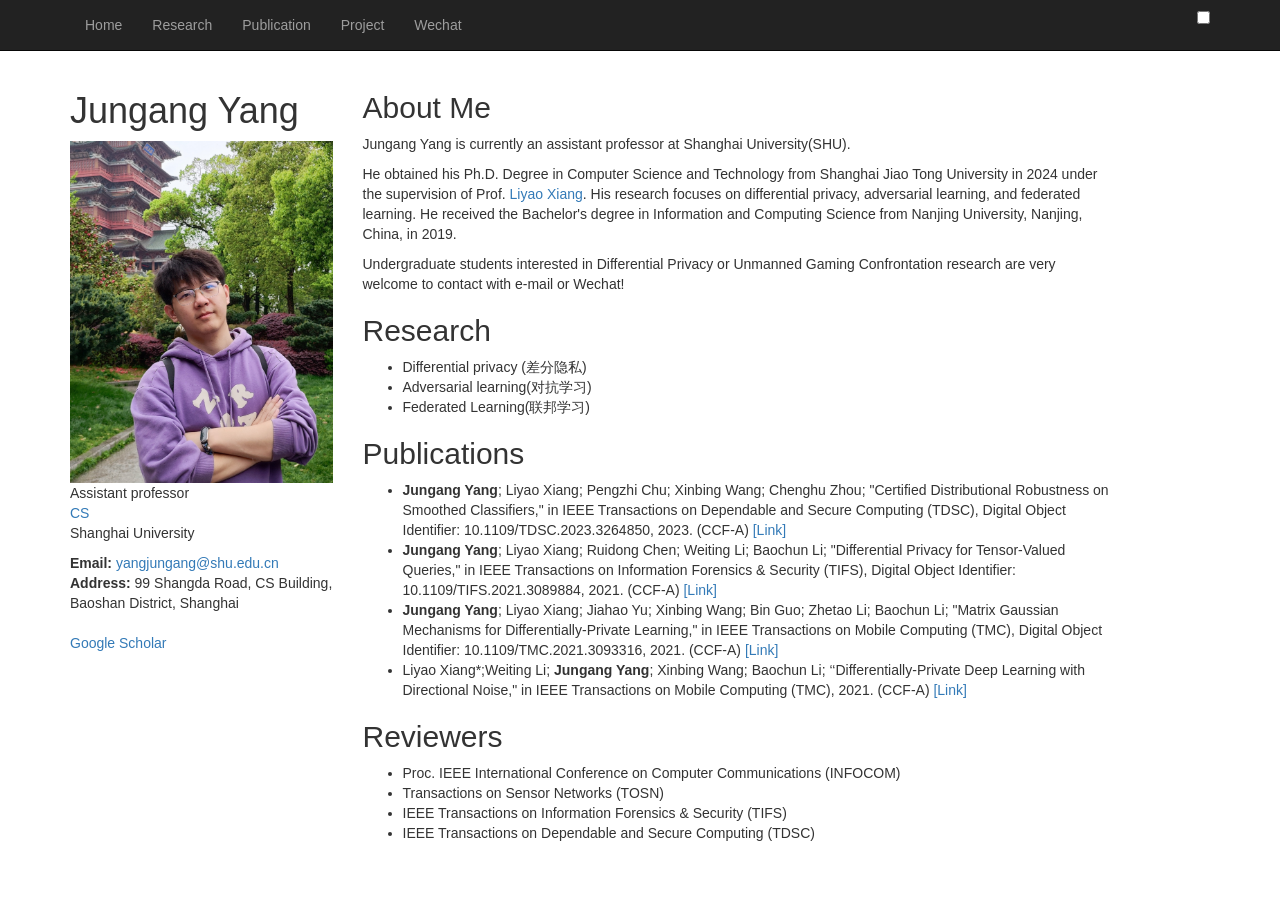
==== index.html @ c5ad97bf "opt open speed" ====
<!DOCTYPE html>
<html lang="en">
<head>
    <title>Jungang Yang's Homepage</title>
    <meta charset="utf-8">
    <meta name="viewport" content="width=device-width, initial-scale=1">
    
    <!-- 预连接关键外部资源 -->
    <link rel="preconnect" href="https://maxcdn.bootstrapcdn.com">
    <link rel="preconnect" href="https://scholar.google.com">
    
    <!-- 关键CSS内联 -->
    <style>
        :root { --primary-color: #1B6FC2; --font-color: #000000; --bg-color: #f0ecf0; --heading-color: #292922; }
        [data-theme="dark"] { --primary-color: #5ef2f2; --font-color: #e7e7e8; --bg-color: #352c2c; --heading-color: #818cab; }
        body { background-color: var(--bg-color); color: var(--font-color); }
        a { color: var(--primary-color); }
        .theme-switch { position: absolute; right: 70px; top: 7px; }
        
        /* 合并后的关键normalize规则 */
        html{line-height:1.15;-webkit-text-size-adjust:100%}
        body{margin:0}
        img{border-style:none}
        @media screen and (max-width:768px){
            .container{padding:15px}
            .navbar-nav{float:none!important}
        }
    </style>

    <!-- 异步加载非关键CSS -->
    <link rel="preload" href="https://maxcdn.bootstrapcdn.com/bootstrap/3.3.6/css/bootstrap.min.css" as="style" onload="this.onload=null;this.rel='stylesheet'">
    <noscript><link rel="stylesheet" href="https://maxcdn.bootstrapcdn.com/bootstrap/3.3.6/css/bootstrap.min.css"></noscript>
</head>

<body>
    <!-- 导航栏优化 -->
    <nav class="navbar navbar-inverse navbar-static-top">
        <div class="container">
            <div class="navbar-header">
                <button type="button" class="navbar-toggle collapsed" 
                        data-toggle="collapse" 
                        data-target="#navbar-menu"
                        aria-label="Toggle navigation">
                    <span class="icon-bar"></span>
                    <span class="icon-bar"></span>
                    <span class="icon-bar"></span>
                </button>
            </div>
            <div class="collapse navbar-collapse" id="navbar-menu">
                <ul class="nav navbar-nav">
                    <li><a href="index.html">Home</a></li>
                    <li><a href="#research">Research</a></li>
                    <li><a href="#publication">Publication</a></li>
                    <li><a href="#projects">Project</a></li>
                    <li><a href="./img/Wechat_QR_code.jpg" target="_blank" rel="noopener noreferrer">Wechat</a></li>
                    <!-- <li><a href="./files/cv.pdf" target="_blank" rel="noopener noreferrer">CV</a></li> -->
                </ul>
                <div class="theme-switch-wrapper">
                    <label class="theme-switch" for="checkbox">
                        <input type="checkbox" id="checkbox">
                        <div class="slider round"></div>
                    </label>
                </div>
            </div>
        </div>
    </nav>

    <!-- 内容区域优化 -->
    <div class="container">
        <div class="row">
            <div class="col-md-3">
                <h1>Jungang Yang</h1>
                <img class="img-responsive" 
                     src="img/fig.jpg" 
                     alt="Profile Photo"
                     loading="lazy"
                     decoding="async"
                     style="background: #f0f0f0">
                <p>Assistant professor<br>
                    <a href="https://cs.shu.edu.cn/" rel="noopener noreferrer">CS</a><br>
                    Shanghai University
                </p>
                <address>
                    <b>Email:</b> <a href="mailto:yangjungang@shu.edu.cn">yangjungang@shu.edu.cn</a><br>
                    <b>Address:</b> 99 Shangda Road, CS Building, Baoshan District, Shanghai
                </address>
                <div class="social-links">
                    <a href="https://scholar.google.com/citations?user=5oiGMvIAAAAJ&hl=en" 
                       target="_blank" 
                       rel="noopener noreferrer">Google Scholar</a>
                </div>
            </div>

            <!-- 主内容区域 -->
            <div class="col-md-8">
                <section id="about">
                    <h2>About Me</h2>
                    <p>
                    Jungang Yang is currently an assistant professor at Shanghai University(SHU).
                    </p>
                    <p>
                    He obtained his Ph.D. Degree in Computer Science and Technology from Shanghai Jiao Tong University in 2024 under the supervision of Prof. <a href="https://xiangliyao.cn">Liyao Xiang</a>. His research focuses on differential privacy, adversarial learning, and federated learning.
                    He received the Bachelor's degree in Information and Computing Science from Nanjing University, Nanjing,  China, in 2019.
                    </p>
                    <p>
                        Undergraduate students interested in Differential Privacy or Unmanned Gaming Confrontation research are very welcome to contact with e-mail or Wechat!
                    </p>
                </section>

                <section id="research">
                    <h2>Research</h2>
                    <ul>
                        <li>Differential privacy (差分隐私)</li>
                        <li>Adversarial learning(对抗学习)</li>
                        <li>Federated Learning(联邦学习)</li>
                    </ul>
                </section>

                <section id="publication">
                    <h2>Publications</h2>
                    <ul class="publication-list">
                        <li><strong>Jungang Yang</strong>; Liyao Xiang; Pengzhi Chu; Xinbing Wang; Chenghu Zhou; "Certified Distributional Robustness on Smoothed Classifiers," in IEEE Transactions on Dependable and Secure Computing (TDSC), Digital Object Identifier: 10.1109/TDSC.2023.3264850, 2023. (CCF-A)
                        <a href="https://ieeexplore.ieee.org/document/10093123" target="_blank" rel="noopener noreferrer">[Link]</a>

                        
                        <li><strong>Jungang Yang</strong>; Liyao Xiang; Ruidong Chen; Weiting Li; Baochun Li; "Differential Privacy for Tensor-Valued Queries," in IEEE Transactions on Information Forensics & Security (TIFS), Digital Object Identifier: 10.1109/TIFS.2021.3089884, 2021. (CCF-A)
                        <a href="https://ieeexplore.ieee.org/document/9456908" target="_blank" rel="noopener noreferrer">[Link]</a> 

                        
                        <li><strong>Jungang Yang</strong>;  Liyao Xiang; Jiahao Yu; Xinbing Wang; Bin Guo; Zhetao Li; Baochun Li; "Matrix Gaussian Mechanisms for Differentially-Private Learning," in IEEE Transactions on Mobile Computing (TMC), Digital Object Identifier: 10.1109/TMC.2021.3093316, 2021. (CCF-A)
                        <a href="https://ieeexplore.ieee.org/document/9475590" target="_blank" rel="noopener noreferrer">[Link]</a> 

                        
                        <li>Liyao Xiang*;Weiting Li; <strong>Jungang Yang</strong>; Xinbing Wang; Baochun Li; ‘‘Differentially-Private Deep Learning with Directional Noise," in IEEE Transactions on Mobile Computing (TMC), 2021. (CCF-A)
                        <a href="https://ieeexplore.ieee.org/document/9456908" target="_blank" rel="noopener noreferrer">[Link]</a> 
                        <!-- <li><strong>Jungang Yang</strong>; Liyao Xiang; et al. "Certified Distributional Robustness..." 
                            <a href="https://ieeexplore.ieee.org/document/10093123" target="_blank" rel="noopener noreferrer">[Link]</a>
                        </li> -->
                        <!-- 其他出版物 -->
                    </ul>
                </section>
                <section id="Academic Activities">
                <h2>Reviewers</h2>
                    <ul>
                    <li> Proc. IEEE International Conference on Computer Communications (INFOCOM)</li>
                    <li> Transactions on Sensor Networks (TOSN)</li>
                    <li> IEEE Transactions on Information Forensics & Security (TIFS)</li>
                    <li> IEEE Transactions on Dependable and Secure Computing (TDSC)</li>
                    </ul>
            </div>
        </div>
    </div>

    <!-- 优化后的JS -->
    <script>
        (function(){
            const theme = localStorage.getItem('theme') || 'light';
            document.documentElement.setAttribute('data-theme', theme);
            document.getElementById('checkbox').checked = theme === 'dark';
            
            document.getElementById('checkbox').addEventListener('change', e => {
                const mode = e.target.checked ? 'dark' : 'light';
                document.documentElement.setAttribute('data-theme', mode);
                localStorage.setItem('theme', mode);
            });
        })();
    </script>
</body>
</html>
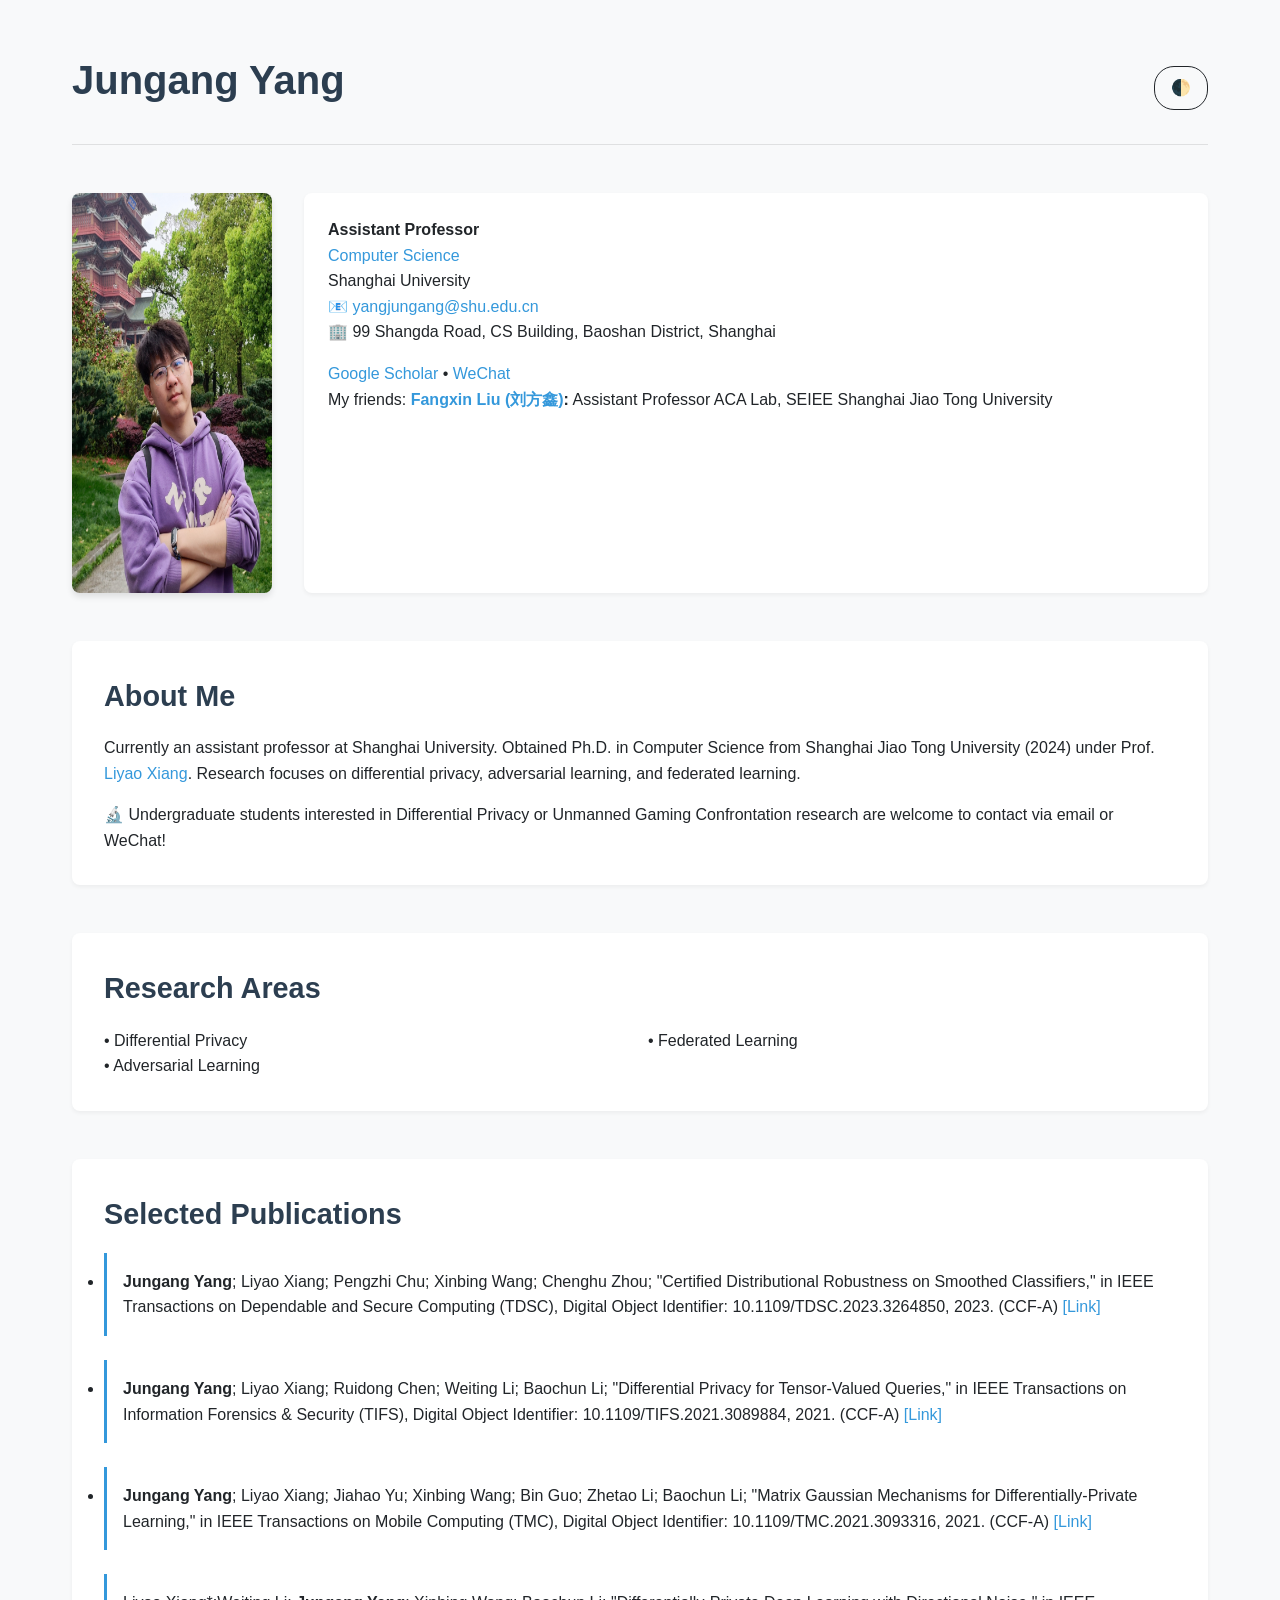
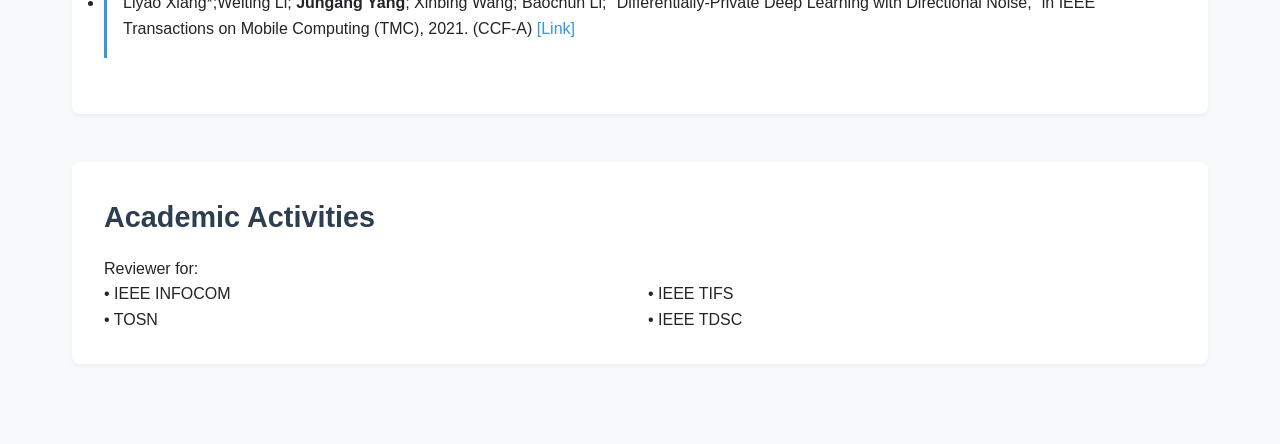
==== commit 4d03780c: "revise style" ====
--- a/index.html
+++ b/index.html
@@ -1,169 +1,214 @@
 <!DOCTYPE html>
 <html lang="en">
 <head>
-    <title>Jungang Yang's Homepage</title>
-    <meta charset="utf-8">
-    <meta name="viewport" content="width=device-width, initial-scale=1">
-    
-    <!-- 预连接关键外部资源 -->
-    <link rel="preconnect" href="https://maxcdn.bootstrapcdn.com">
-    <link rel="preconnect" href="https://scholar.google.com">
-    
-    <!-- 关键CSS内联 -->
+    <meta charset="UTF-8">
+    <meta name="viewport" content="width=device-width, initial-scale=1.0">
+    <title>Jungang Yang(杨军港) | Shanghai University</title>
     <style>
-        :root { --primary-color: #1B6FC2; --font-color: #000000; --bg-color: #f0ecf0; --heading-color: #292922; }
-        [data-theme="dark"] { --primary-color: #5ef2f2; --font-color: #e7e7e8; --bg-color: #352c2c; --heading-color: #818cab; }
-        body { background-color: var(--bg-color); color: var(--font-color); }
-        a { color: var(--primary-color); }
-        .theme-switch { position: absolute; right: 70px; top: 7px; }
-        
-        /* 合并后的关键normalize规则 */
-        html{line-height:1.15;-webkit-text-size-adjust:100%}
-        body{margin:0}
-        img{border-style:none}
-        @media screen and (max-width:768px){
-            .container{padding:15px}
-            .navbar-nav{float:none!important}
+        :root {
+            --primary: #2C3E50;
+            --secondary: #3498DB;
+            --light: #F8F9FA;
+            --dark: #212529;
+            --gap: 2rem;
+        }
+
+        * {
+            margin: 0;
+            padding: 0;
+            box-sizing: border-box;
+            font-family: -apple-system, BlinkMacSystemFont, 'Segoe UI', Roboto, sans-serif;
+        }
+
+        body {
+            line-height: 1.6;
+            color: var(--dark);
+            background: var(--light);
+            transition: all 0.3s ease;
+        }
+
+        .container {
+            max-width: 1200px;
+            margin: 0 auto;
+            padding: 2rem;
+        }
+
+        /* 头部样式 */
+        .header {
+            display: flex;
+            justify-content: space-between;
+            align-items: center;
+            margin-bottom: 3rem;
+            padding: 1rem 0;
+            border-bottom: 1px solid rgba(0,0,0,0.1);
+        }
+
+        .profile {
+            display: grid;
+            grid-template-columns: 200px 1fr;
+            gap: var(--gap);
+            margin-bottom: 3rem;
+        }
+
+        .profile-img {
+            width: 100%;
+            border-radius: 8px;
+            box-shadow: 0 4px 6px rgba(0,0,0,0.1);
+        }
+
+        .contact {
+            background: white;
+            padding: 1.5rem;
+            border-radius: 8px;
+            box-shadow: 0 2px 4px rgba(0,0,0,0.05);
+        }
+
+        section {
+            margin-bottom: 3rem;
+            background: white;
+            padding: 2rem;
+            border-radius: 8px;
+            box-shadow: 0 2px 4px rgba(0,0,0,0.05);
+        }
+
+        h1, h2 {
+            color: var(--primary);
+            margin-bottom: 1rem;
+        }
+
+        h1 { font-size: 2.5rem; }
+        h2 { font-size: 1.8rem; }
+
+        a {
+            color: var(--secondary);
+            text-decoration: none;
+            transition: color 0.3s;
+        }
+
+        a:hover { color: var(--primary); }
+
+        .publication-list li {
+            margin-bottom: 1.5rem;
+            padding: 1rem;
+            border-left: 3px solid var(--secondary);
+        }
+
+        .theme-switch {
+            cursor: pointer;
+            padding: 0.5rem 1rem;
+            border-radius: 20px;
+            background: var(--light);
+            border: 1px solid var(--dark);
+        }
+
+        /* 暗色模式 */
+        [data-theme="dark"] {
+            --primary: #E0E0E0;
+            --secondary: #4FC3F7;
+            --light: #121212;
+            --dark: #FFFFFF;
+        }
+
+        @media (max-width: 768px) {
+            .profile {
+                grid-template-columns: 1fr;
+            }
+            
+            .container {
+                padding: 1rem;
+            }
         }
     </style>
-
-    <!-- 异步加载非关键CSS -->
-    <link rel="preload" href="https://maxcdn.bootstrapcdn.com/bootstrap/3.3.6/css/bootstrap.min.css" as="style" onload="this.onload=null;this.rel='stylesheet'">
-    <noscript><link rel="stylesheet" href="https://maxcdn.bootstrapcdn.com/bootstrap/3.3.6/css/bootstrap.min.css"></noscript>
 </head>
-
 <body>
-    <!-- 导航栏优化 -->
-    <nav class="navbar navbar-inverse navbar-static-top">
-        <div class="container">
-            <div class="navbar-header">
-                <button type="button" class="navbar-toggle collapsed" 
-                        data-toggle="collapse" 
-                        data-target="#navbar-menu"
-                        aria-label="Toggle navigation">
-                    <span class="icon-bar"></span>
-                    <span class="icon-bar"></span>
-                    <span class="icon-bar"></span>
-                </button>
-            </div>
-            <div class="collapse navbar-collapse" id="navbar-menu">
-                <ul class="nav navbar-nav">
-                    <li><a href="index.html">Home</a></li>
-                    <li><a href="#research">Research</a></li>
-                    <li><a href="#publication">Publication</a></li>
-                    <li><a href="#projects">Project</a></li>
-                    <li><a href="./img/Wechat_QR_code.jpg" target="_blank" rel="noopener noreferrer">Wechat</a></li>
-                    <!-- <li><a href="./files/cv.pdf" target="_blank" rel="noopener noreferrer">CV</a></li> -->
-                </ul>
-                <div class="theme-switch-wrapper">
-                    <label class="theme-switch" for="checkbox">
-                        <input type="checkbox" id="checkbox">
-                        <div class="slider round"></div>
-                    </label>
+    <div class="container">
+        <header class="header">
+            <h1>Jungang Yang</h1>
+            <div class="theme-switch" onclick="toggleTheme()">🌓</div>
+        </header>
+
+        <div class="profile">
+            <img src="img/fig.jpg" height="400" width="400" alt="Profile Photo" class="profile-img">
+            <div class="contact">
+                <p><strong>Assistant Professor</strong><br>
+                <a href="https://cs.shu.edu.cn/ ">Computer Science</a><br>
+                Shanghai University</p>
+                
+                <p>📧 <a href="mailto:yangjungang@shu.edu.cn">yangjungang@shu.edu.cn</a></p>
+                <p>🏢 99 Shangda Road, CS Building, Baoshan District, Shanghai</p>
+                
+                <div class="social-links" style="margin-top:1rem;">
+                    <a href="https://scholar.google.com/citations?user=5oiGMvIAAAAJ&hl=en " target="_blank">Google Scholar</a> •
+                    <a href="./img/Wechat_QR_code.jpg" target="_blank">WeChat</a>
                 </div>
+                <p>My friends:
+                    <b><a href="https://mxhx7199.github.io">Fangxin Liu (刘方鑫)</a>:</b> Assistant Professor
+                    ACA Lab, SEIEE
+                    Shanghai Jiao Tong University<br>
+                </p>
             </div>
         </div>
-    </nav>
-
-    <!-- 内容区域优化 -->
-    <div class="container">
-        <div class="row">
-            <div class="col-md-3">
-                <h1>Jungang Yang</h1>
-                <img class="img-responsive" 
-                     src="img/fig.jpg" 
-                     alt="Profile Photo"
-                     loading="lazy"
-                     decoding="async"
-                     style="background: #f0f0f0">
-                <p>Assistant professor<br>
-                    <a href="https://cs.shu.edu.cn/" rel="noopener noreferrer">CS</a><br>
-                    Shanghai University
-                </p>
-                <address>
-                    <b>Email:</b> <a href="mailto:yangjungang@shu.edu.cn">yangjungang@shu.edu.cn</a><br>
-                    <b>Address:</b> 99 Shangda Road, CS Building, Baoshan District, Shanghai
-                </address>
-                <div class="social-links">
-                    <a href="https://scholar.google.com/citations?user=5oiGMvIAAAAJ&hl=en" 
-                       target="_blank" 
-                       rel="noopener noreferrer">Google Scholar</a>
-                </div>
-            </div>
-
-            <!-- 主内容区域 -->
-            <div class="col-md-8">
-                <section id="about">
-                    <h2>About Me</h2>
-                    <p>
-                    Jungang Yang is currently an assistant professor at Shanghai University(SHU).
-                    </p>
-                    <p>
-                    He obtained his Ph.D. Degree in Computer Science and Technology from Shanghai Jiao Tong University in 2024 under the supervision of Prof. <a href="https://xiangliyao.cn">Liyao Xiang</a>. His research focuses on differential privacy, adversarial learning, and federated learning.
-                    He received the Bachelor's degree in Information and Computing Science from Nanjing University, Nanjing,  China, in 2019.
-                    </p>
-                    <p>
-                        Undergraduate students interested in Differential Privacy or Unmanned Gaming Confrontation research are very welcome to contact with e-mail or Wechat!
-                    </p>
-                </section>
-
-                <section id="research">
-                    <h2>Research</h2>
-                    <ul>
-                        <li>Differential privacy (差分隐私)</li>
-                        <li>Adversarial learning(对抗学习)</li>
-                        <li>Federated Learning(联邦学习)</li>
-                    </ul>
-                </section>
-
-                <section id="publication">
-                    <h2>Publications</h2>
-                    <ul class="publication-list">
-                        <li><strong>Jungang Yang</strong>; Liyao Xiang; Pengzhi Chu; Xinbing Wang; Chenghu Zhou; "Certified Distributional Robustness on Smoothed Classifiers," in IEEE Transactions on Dependable and Secure Computing (TDSC), Digital Object Identifier: 10.1109/TDSC.2023.3264850, 2023. (CCF-A)
-                        <a href="https://ieeexplore.ieee.org/document/10093123" target="_blank" rel="noopener noreferrer">[Link]</a>
-
-                        
-                        <li><strong>Jungang Yang</strong>; Liyao Xiang; Ruidong Chen; Weiting Li; Baochun Li; "Differential Privacy for Tensor-Valued Queries," in IEEE Transactions on Information Forensics & Security (TIFS), Digital Object Identifier: 10.1109/TIFS.2021.3089884, 2021. (CCF-A)
-                        <a href="https://ieeexplore.ieee.org/document/9456908" target="_blank" rel="noopener noreferrer">[Link]</a> 
-
-                        
-                        <li><strong>Jungang Yang</strong>;  Liyao Xiang; Jiahao Yu; Xinbing Wang; Bin Guo; Zhetao Li; Baochun Li; "Matrix Gaussian Mechanisms for Differentially-Private Learning," in IEEE Transactions on Mobile Computing (TMC), Digital Object Identifier: 10.1109/TMC.2021.3093316, 2021. (CCF-A)
-                        <a href="https://ieeexplore.ieee.org/document/9475590" target="_blank" rel="noopener noreferrer">[Link]</a> 
-
-                        
-                        <li>Liyao Xiang*;Weiting Li; <strong>Jungang Yang</strong>; Xinbing Wang; Baochun Li; ‘‘Differentially-Private Deep Learning with Directional Noise," in IEEE Transactions on Mobile Computing (TMC), 2021. (CCF-A)
-                        <a href="https://ieeexplore.ieee.org/document/9456908" target="_blank" rel="noopener noreferrer">[Link]</a> 
-                        <!-- <li><strong>Jungang Yang</strong>; Liyao Xiang; et al. "Certified Distributional Robustness..." 
-                            <a href="https://ieeexplore.ieee.org/document/10093123" target="_blank" rel="noopener noreferrer">[Link]</a>
-                        </li> -->
-                        <!-- 其他出版物 -->
-                    </ul>
-                </section>
-                <section id="Academic Activities">
-                <h2>Reviewers</h2>
-                    <ul>
-                    <li> Proc. IEEE International Conference on Computer Communications (INFOCOM)</li>
-                    <li> Transactions on Sensor Networks (TOSN)</li>
-                    <li> IEEE Transactions on Information Forensics & Security (TIFS)</li>
-                    <li> IEEE Transactions on Dependable and Secure Computing (TDSC)</li>
-                    </ul>
-            </div>
-        </div>
+
+        <section id="about">
+            <h2>About Me</h2>
+            <p>Currently an assistant professor at Shanghai University. Obtained Ph.D. in Computer Science from Shanghai Jiao Tong University (2024) under Prof. <a href="https://xiangliyao.cn">Liyao Xiang</a>. Research focuses on differential privacy, adversarial learning, and federated learning.</p>
+            <p style="margin-top:1rem;">🔬 Undergraduate students interested in Differential Privacy or Unmanned Gaming Confrontation research are welcome to contact via email or WeChat!</p>
+        </section>
+
+        <section id="research">
+            <h2>Research Areas</h2>
+            <ul style="columns:2; list-style:none;">
+                <li>• Differential Privacy</li>
+                <li>• Adversarial Learning</li>
+                <li>• Federated Learning</li>
+            </ul>
+        </section>
+
+        <section id="publications">
+            <h2>Selected Publications</h2>
+            <ul class="publication-list">
+                <!-- 保持原有出版物内容 -->
+                <li><strong>Jungang Yang</strong>; Liyao Xiang; Pengzhi Chu; Xinbing Wang; Chenghu Zhou; "Certified Distributional Robustness on Smoothed Classifiers," in IEEE Transactions on Dependable and Secure Computing (TDSC), Digital Object Identifier: 10.1109/TDSC.2023.3264850, 2023. (CCF-A)
+                    <a href="https://ieeexplore.ieee.org/document/10093123" target="_blank" rel="noopener noreferrer">[Link]</a>
+
+                    
+                    <li><strong>Jungang Yang</strong>; Liyao Xiang; Ruidong Chen; Weiting Li; Baochun Li; "Differential Privacy for Tensor-Valued Queries," in IEEE Transactions on Information Forensics & Security (TIFS), Digital Object Identifier: 10.1109/TIFS.2021.3089884, 2021. (CCF-A)
+                    <a href="https://ieeexplore.ieee.org/document/9456908" target="_blank" rel="noopener noreferrer">[Link]</a> 
+
+                    
+                    <li><strong>Jungang Yang</strong>;  Liyao Xiang; Jiahao Yu; Xinbing Wang; Bin Guo; Zhetao Li; Baochun Li; "Matrix Gaussian Mechanisms for Differentially-Private Learning," in IEEE Transactions on Mobile Computing (TMC), Digital Object Identifier: 10.1109/TMC.2021.3093316, 2021. (CCF-A)
+                    <a href="https://ieeexplore.ieee.org/document/9475590" target="_blank" rel="noopener noreferrer">[Link]</a> 
+
+                    
+                    <li>Liyao Xiang*;Weiting Li; <strong>Jungang Yang</strong>; Xinbing Wang; Baochun Li; "Differentially-Private Deep Learning with Directional Noise," in IEEE Transactions on Mobile Computing (TMC), 2021. (CCF-A)
+                    <a href="https://ieeexplore.ieee.org/document/9456908" target="_blank" rel="noopener noreferrer">[Link]</a> 
+                <!-- 其他出版物保持相同结构 -->
+            </ul>
+        </section>
+
+        <section id="activities">
+            <h2>Academic Activities</h2>
+            <p>Reviewer for:</p>
+            <ul style="columns:2; list-style:none;">
+                <li>• IEEE INFOCOM</li>
+                <li>• TOSN</li>
+                <li>• IEEE TIFS</li>
+                <li>• IEEE TDSC</li>
+            </ul>
+        </section>
     </div>
 
-    <!-- 优化后的JS -->
     <script>
-        (function(){
-            const theme = localStorage.getItem('theme') || 'light';
-            document.documentElement.setAttribute('data-theme', theme);
-            document.getElementById('checkbox').checked = theme === 'dark';
-            
-            document.getElementById('checkbox').addEventListener('change', e => {
-                const mode = e.target.checked ? 'dark' : 'light';
-                document.documentElement.setAttribute('data-theme', mode);
-                localStorage.setItem('theme', mode);
-            });
-        })();
+        function toggleTheme() {
+            const current = document.documentElement.getAttribute('data-theme') || 'light';
+            const newTheme = current === 'light' ? 'dark' : 'light';
+            document.documentElement.setAttribute('data-theme', newTheme);
+            localStorage.setItem('theme', newTheme);
+        }
+
+        // 初始化主题
+        const savedTheme = localStorage.getItem('theme');
+        if (savedTheme) document.documentElement.setAttribute('data-theme', savedTheme);
     </script>
 </body>
-</html>
+</html>
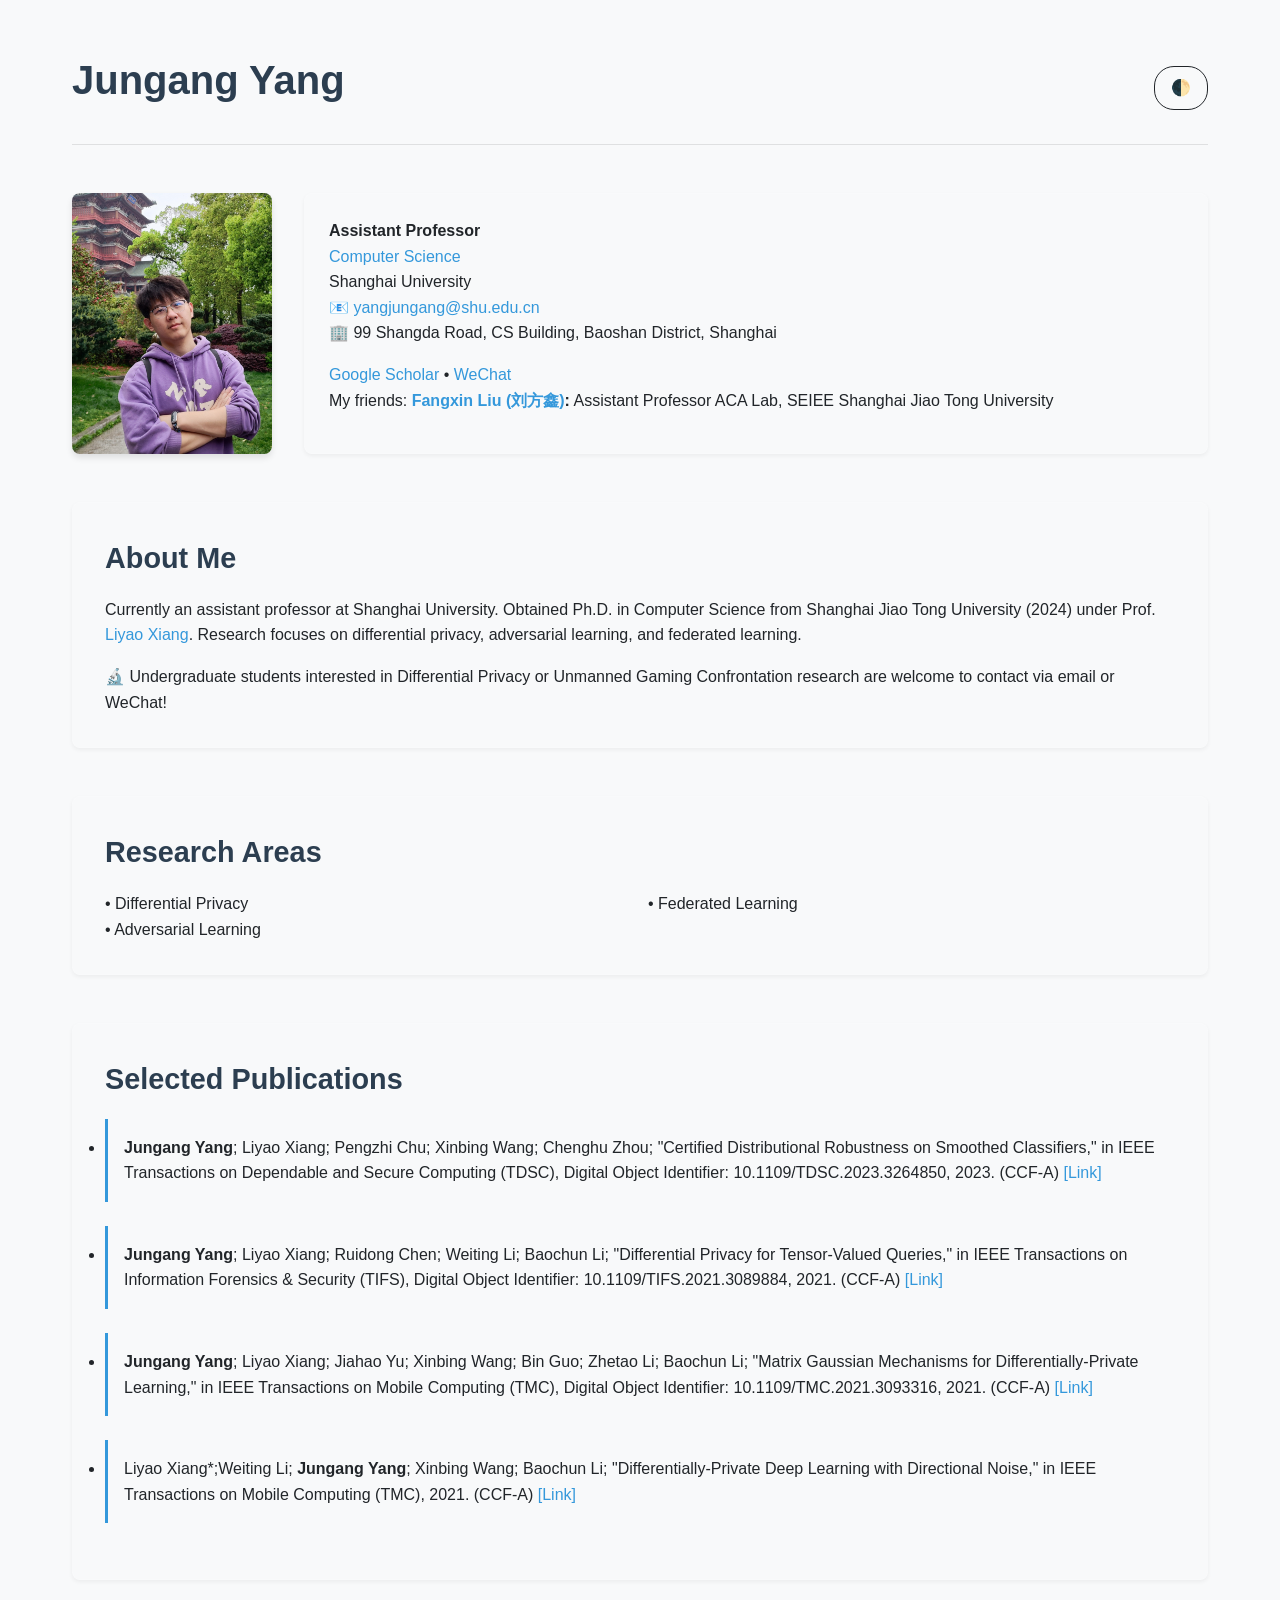
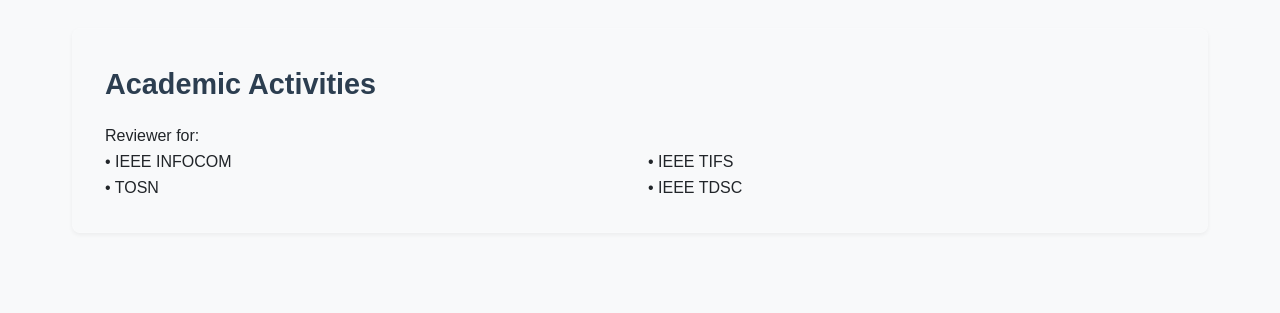
==== commit 61fd9516: "revise dark theme" ====
--- a/index.html
+++ b/index.html
@@ -101,12 +101,36 @@
             border: 1px solid var(--dark);
         }
 
-        /* 暗色模式 */
+                /* 更新深色模式变量 */
         [data-theme="dark"] {
             --primary: #E0E0E0;
             --secondary: #4FC3F7;
-            --light: #121212;
-            --dark: #FFFFFF;
+            --light: #121212;      /* 深色背景 */
+            --dark: #EEEEEE;       /* 更亮的文字颜色 */
+            --card-bg: #1E1E1E;    /* 新增卡片背景 */
+        }
+
+        /* 调整全局样式 */
+        body {
+            color: var(--dark);
+            background: var(--light);
+        }
+
+        /* 优化卡片对比度 */
+        section, .contact {
+            background: var(--card-bg);
+            border: 1px solid rgba(255,255,255,0.1);  /* 添加浅色边框 */
+        }
+
+        /* 确保所有文字元素使用正确变量 */
+        h1, h2, h3 {
+            color: var(--primary);
+        }
+
+        /* 调整链接对比度 */
+        a {
+            color: var(--secondary);
+            text-decoration-color: rgba(255,255,255,0.3);
         }
 
         @media (max-width: 768px) {
@@ -128,7 +152,7 @@
         </header>
 
         <div class="profile">
-            <img src="img/fig.jpg" height="400" width="400" alt="Profile Photo" class="profile-img">
+            <img src="img/fig.jpg" alt="Profile Photo" class="profile-img">
             <div class="contact">
                 <p><strong>Assistant Professor</strong><br>
                 <a href="https://cs.shu.edu.cn/ ">Computer Science</a><br>
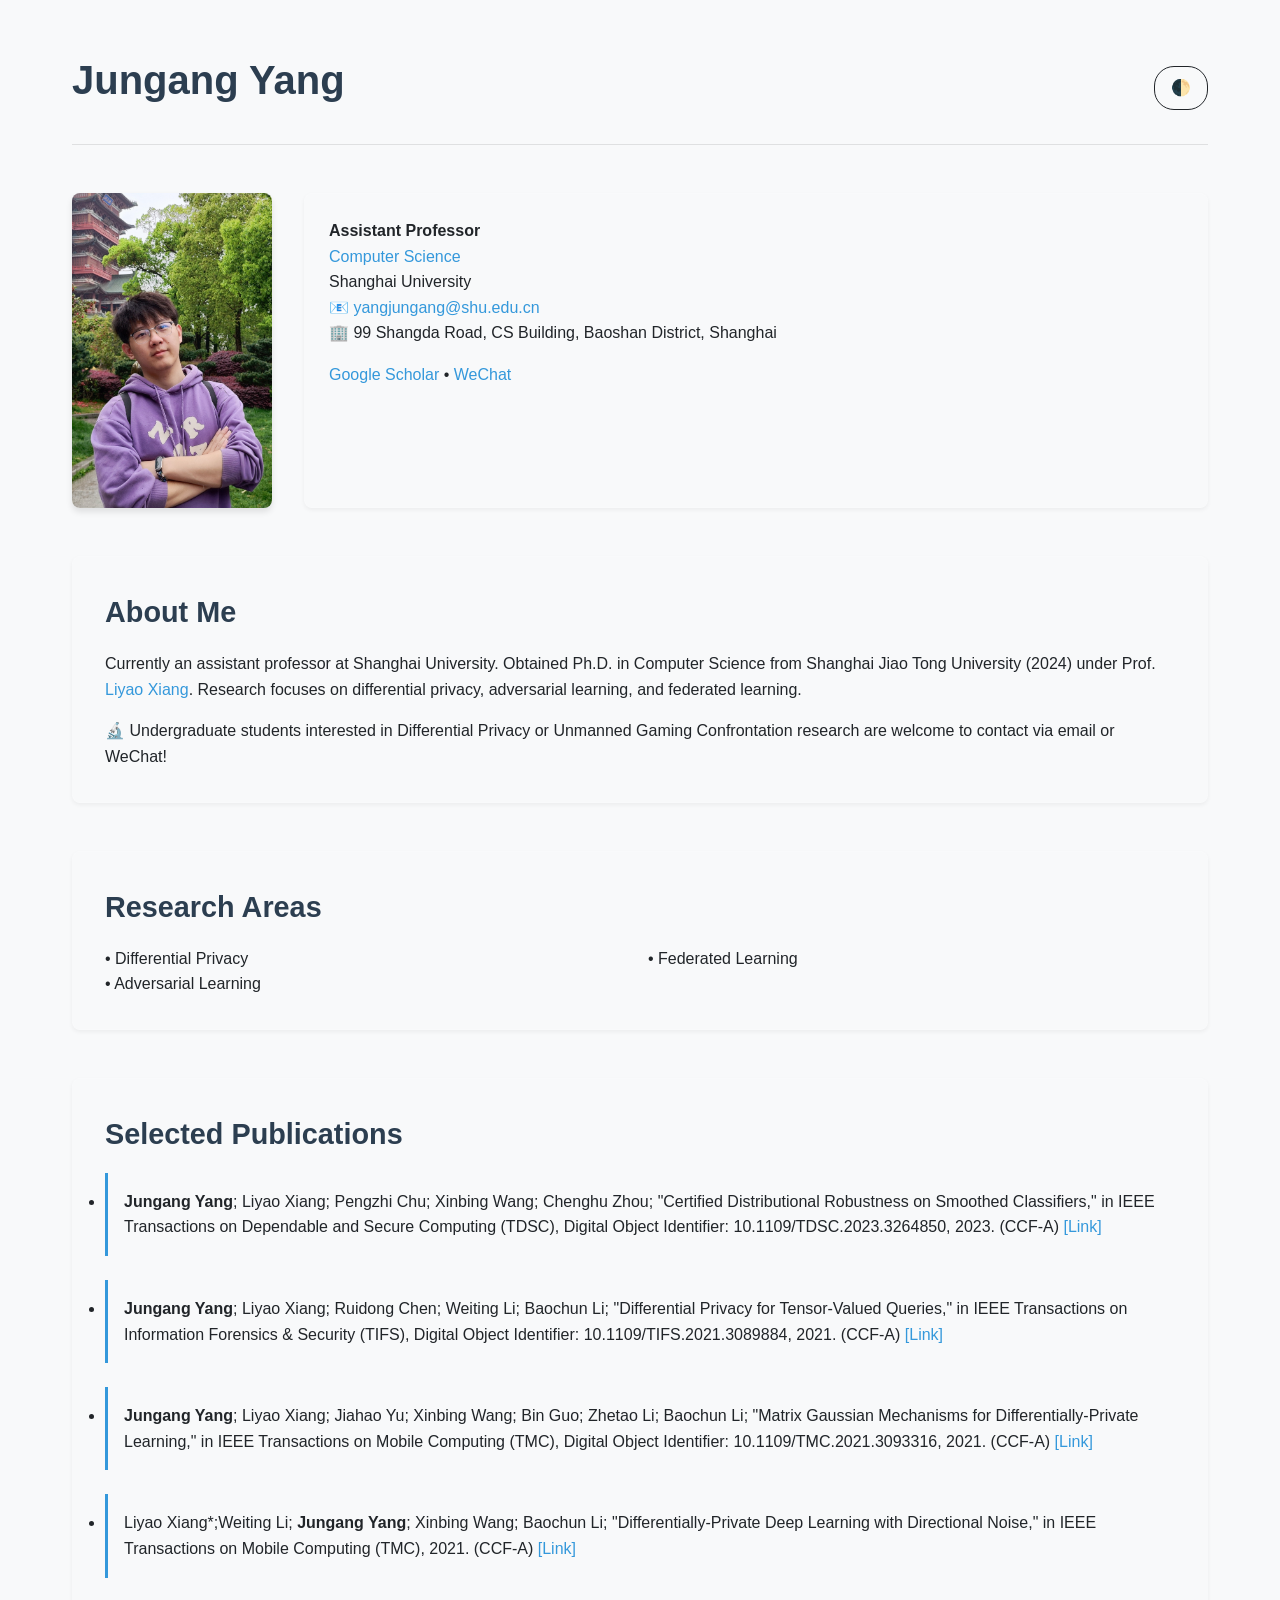
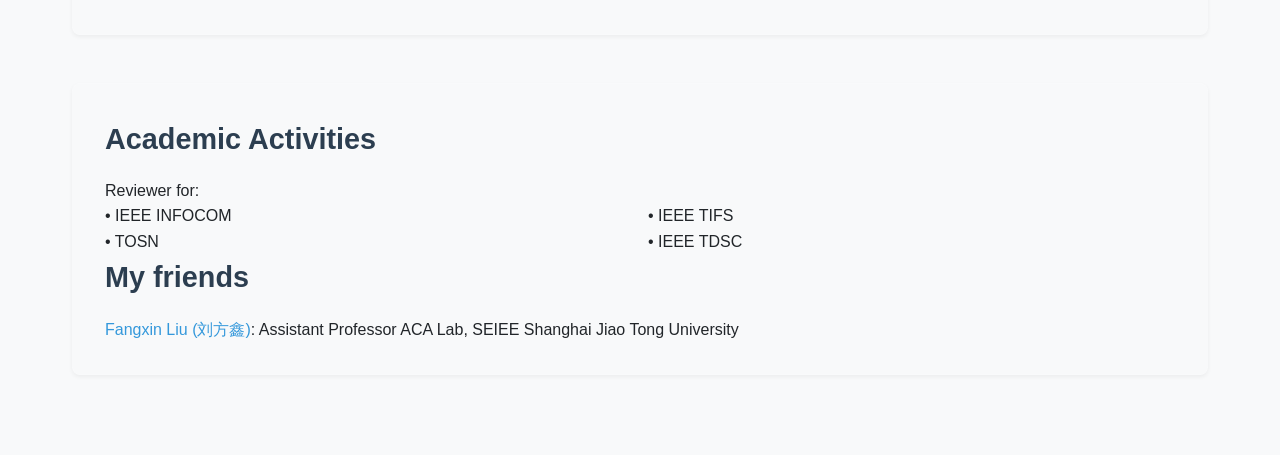
==== commit 1751f49f: "revise txt" ====
--- a/index.html
+++ b/index.html
@@ -165,11 +165,6 @@
                     <a href="https://scholar.google.com/citations?user=5oiGMvIAAAAJ&hl=en " target="_blank">Google Scholar</a> •
                     <a href="./img/Wechat_QR_code.jpg" target="_blank">WeChat</a>
                 </div>
-                <p>My friends:
-                    <b><a href="https://mxhx7199.github.io">Fangxin Liu (刘方鑫)</a>:</b> Assistant Professor
-                    ACA Lab, SEIEE
-                    Shanghai Jiao Tong University<br>
-                </p>
             </div>
         </div>
 
@@ -219,6 +214,12 @@
                 <li>• IEEE TIFS</li>
                 <li>• IEEE TDSC</li>
             </ul>
+            <h2>My friends</h2>
+            <p>
+                <a href="https://mxhx7199.github.io">Fangxin Liu (刘方鑫)</a>: Assistant Professor
+                ACA Lab, SEIEE
+                Shanghai Jiao Tong University<br>
+            </p>
         </section>
     </div>
 
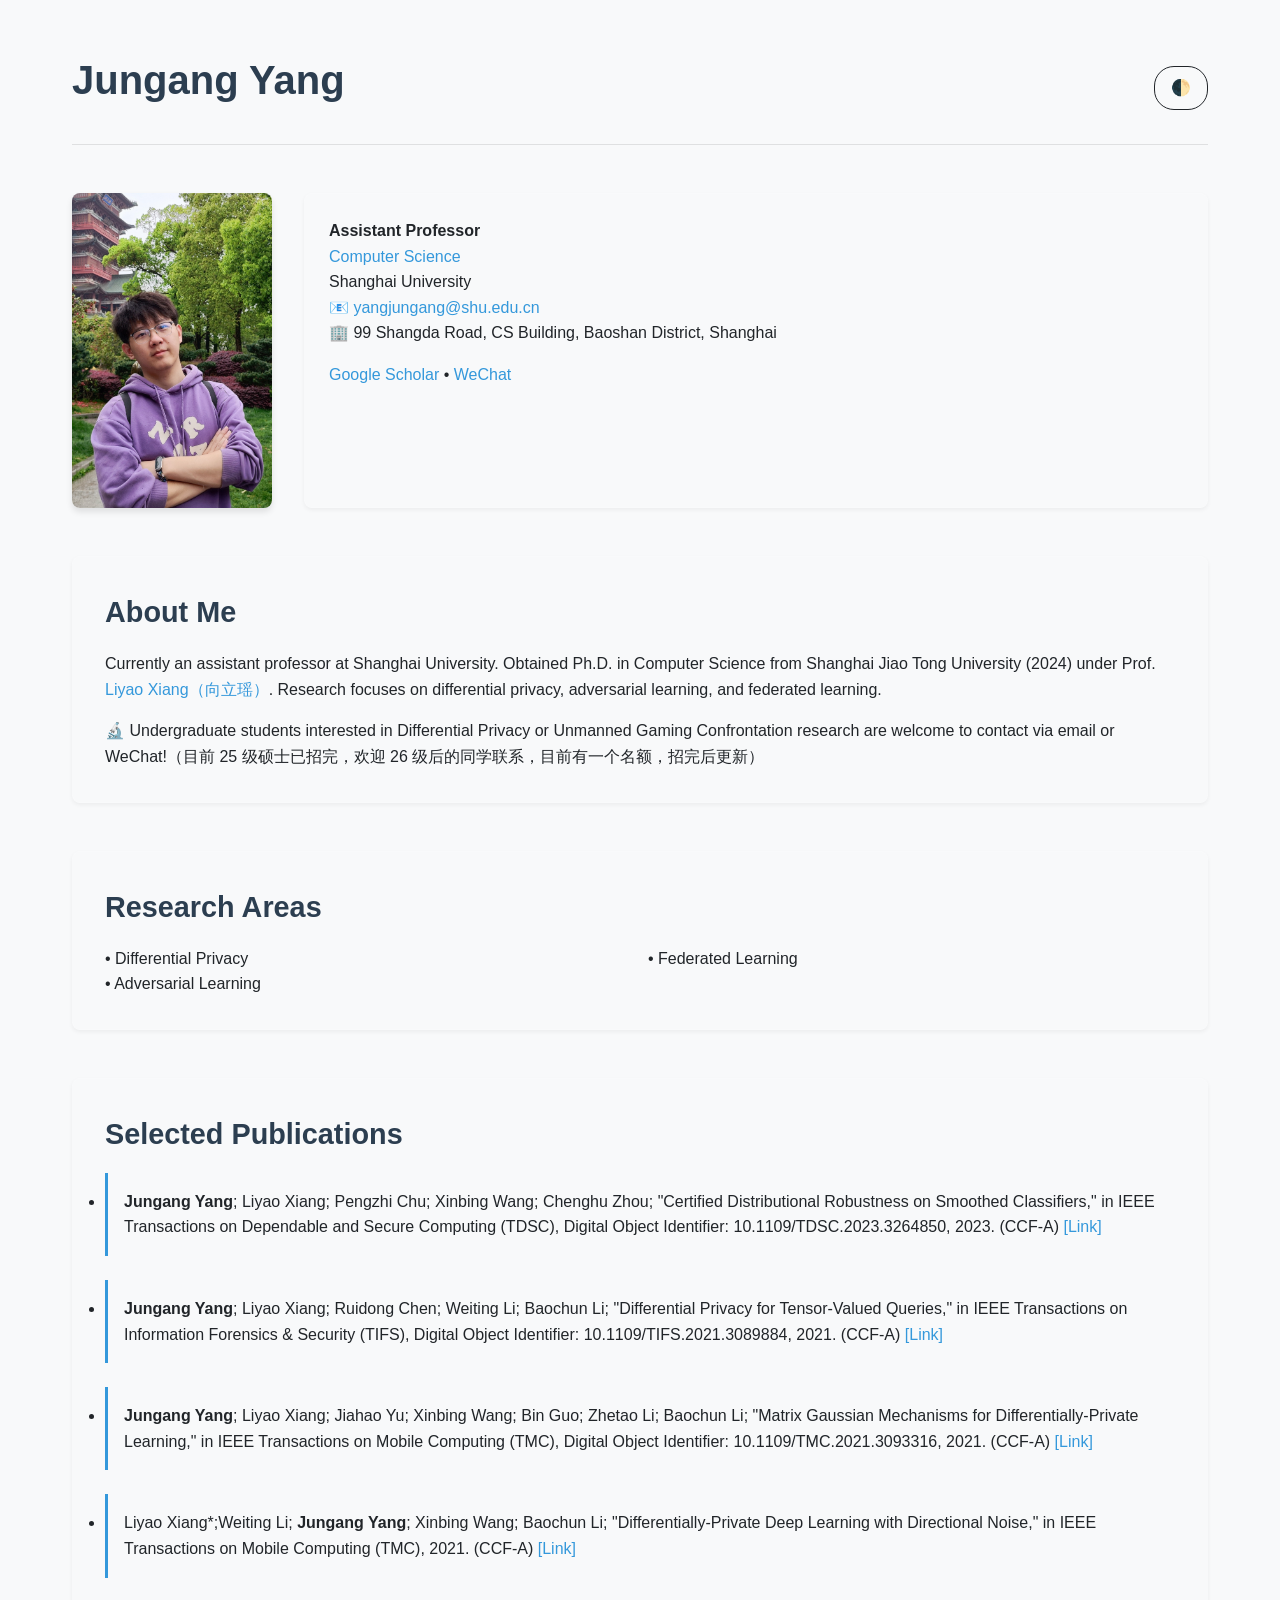
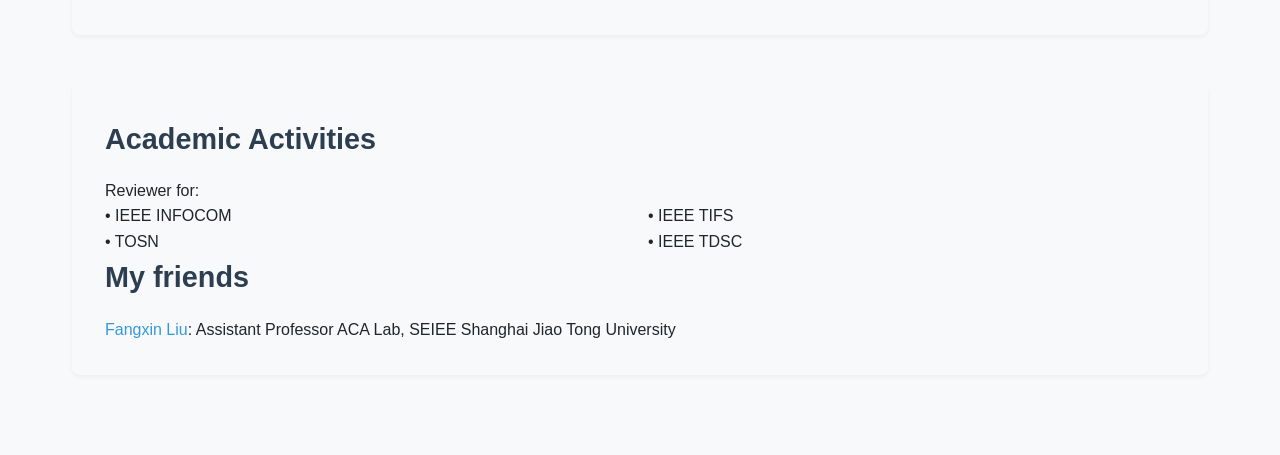
==== commit 21008319: "revise master stu" ====
--- a/index.html
+++ b/index.html
@@ -170,8 +170,8 @@
 
         <section id="about">
             <h2>About Me</h2>
-            <p>Currently an assistant professor at Shanghai University. Obtained Ph.D. in Computer Science from Shanghai Jiao Tong University (2024) under Prof. <a href="https://xiangliyao.cn">Liyao Xiang</a>. Research focuses on differential privacy, adversarial learning, and federated learning.</p>
-            <p style="margin-top:1rem;">🔬 Undergraduate students interested in Differential Privacy or Unmanned Gaming Confrontation research are welcome to contact via email or WeChat!</p>
+            <p>Currently an assistant professor at Shanghai University. Obtained Ph.D. in Computer Science from Shanghai Jiao Tong University (2024) under Prof. <a href="https://xiangliyao.cn">Liyao Xiang（向立瑶）</a>. Research focuses on differential privacy, adversarial learning, and federated learning.</p>
+            <p style="margin-top:1rem;">🔬 Undergraduate students interested in Differential Privacy or Unmanned Gaming Confrontation research are welcome to contact via email or WeChat!（目前 25 级硕士已招完，欢迎 26 级后的同学联系，目前有一个名额，招完后更新）</p>
         </section>
 
         <section id="research">
@@ -216,7 +216,7 @@
             </ul>
             <h2>My friends</h2>
             <p>
-                <a href="https://mxhx7199.github.io">Fangxin Liu (刘方鑫)</a>: Assistant Professor
+                <a href="https://mxhx7199.github.io">Fangxin Liu</a>: Assistant Professor
                 ACA Lab, SEIEE
                 Shanghai Jiao Tong University<br>
             </p>
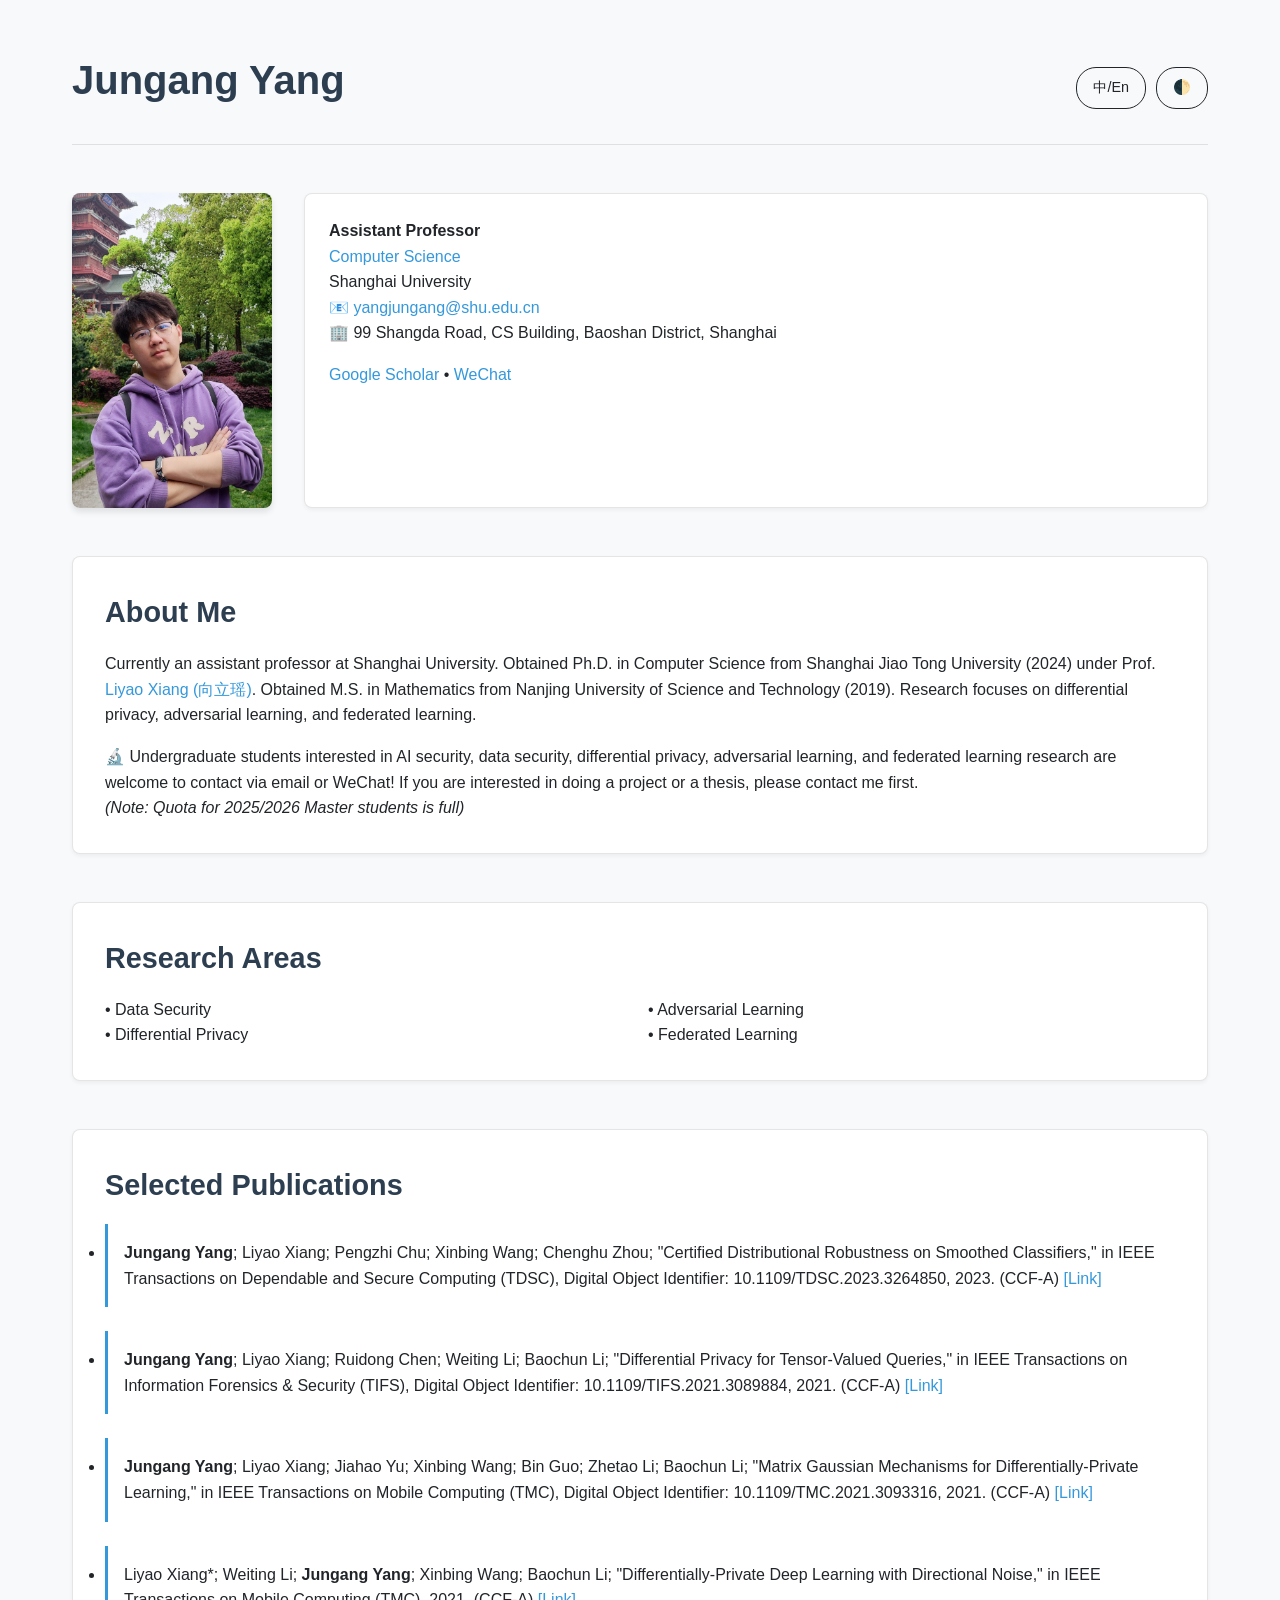
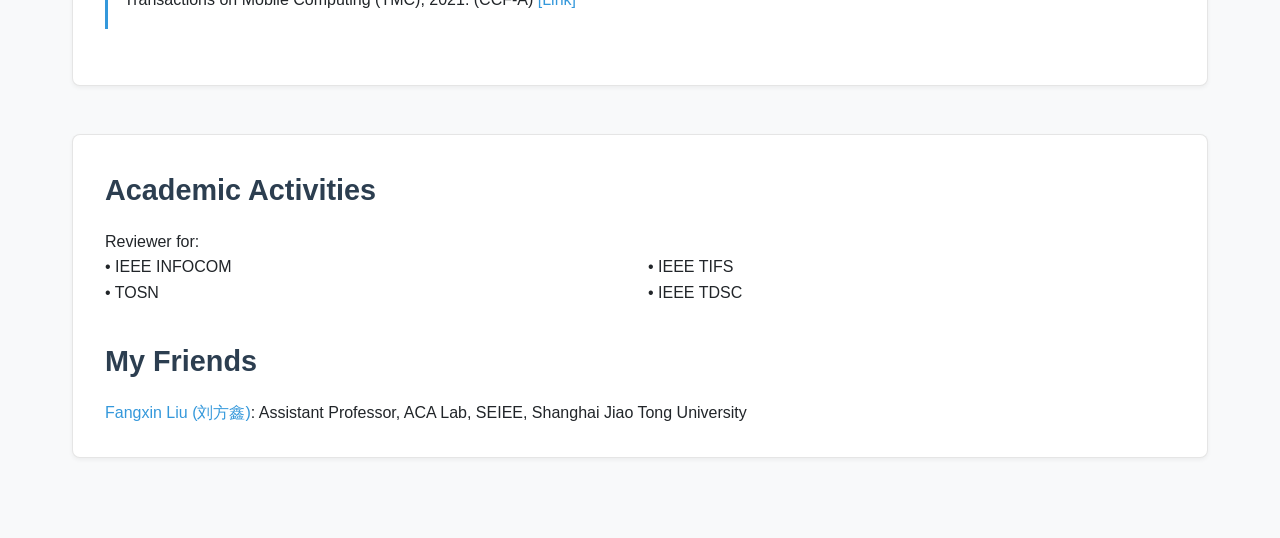
==== commit 79132263: "revise master student" ====
--- a/index.html
+++ b/index.html
@@ -1,9 +1,9 @@
 <!DOCTYPE html>
-<html lang="en">
+<html lang="en" data-theme="light">
 <head>
     <meta charset="UTF-8">
     <meta name="viewport" content="width=device-width, initial-scale=1.0">
-    <title>Jungang Yang(杨军港) | Shanghai University</title>
+    <title>Jungang Yang (杨军港) | Shanghai University</title>
     <style>
         :root {
             --primary: #2C3E50;
@@ -11,13 +11,24 @@
             --light: #F8F9FA;
             --dark: #212529;
             --gap: 2rem;
+            --card-bg: #FFFFFF;
+            --border-color: rgba(0,0,0,0.1);
+        }
+
+        [data-theme="dark"] {
+            --primary: #E0E0E0;
+            --secondary: #4FC3F7;
+            --light: #121212;
+            --dark: #EEEEEE;
+            --card-bg: #1E1E1E;
+            --border-color: rgba(255,255,255,0.1);
         }
 
         * {
             margin: 0;
             padding: 0;
             box-sizing: border-box;
-            font-family: -apple-system, BlinkMacSystemFont, 'Segoe UI', Roboto, sans-serif;
+            font-family: -apple-system, BlinkMacSystemFont, 'Segoe UI', Roboto, "Microsoft YaHei", sans-serif;
         }
 
         body {
@@ -40,7 +51,27 @@
             align-items: center;
             margin-bottom: 3rem;
             padding: 1rem 0;
-            border-bottom: 1px solid rgba(0,0,0,0.1);
+            border-bottom: 1px solid var(--border-color);
+        }
+
+        .header-controls {
+            display: flex;
+            gap: 10px;
+        }
+
+        .btn-switch {
+            cursor: pointer;
+            padding: 0.5rem 1rem;
+            border-radius: 20px;
+            background: var(--light);
+            border: 1px solid var(--dark);
+            font-size: 0.9rem;
+            transition: all 0.3s ease;
+            user-select: none;
+        }
+
+        .btn-switch:hover {
+            opacity: 0.8;
         }
 
         .profile {
@@ -57,21 +88,23 @@
         }
 
         .contact {
-            background: white;
+            background: var(--card-bg);
             padding: 1.5rem;
             border-radius: 8px;
             box-shadow: 0 2px 4px rgba(0,0,0,0.05);
+            border: 1px solid var(--border-color);
         }
 
         section {
             margin-bottom: 3rem;
-            background: white;
+            background: var(--card-bg);
             padding: 2rem;
             border-radius: 8px;
             box-shadow: 0 2px 4px rgba(0,0,0,0.05);
-        }
-
-        h1, h2 {
+            border: 1px solid var(--border-color);
+        }
+
+        h1, h2, h3 {
             color: var(--primary);
             margin-bottom: 1rem;
         }
@@ -93,53 +126,25 @@
             border-left: 3px solid var(--secondary);
         }
 
-        .theme-switch {
-            cursor: pointer;
-            padding: 0.5rem 1rem;
-            border-radius: 20px;
-            background: var(--light);
-            border: 1px solid var(--dark);
-        }
-
-                /* 更新深色模式变量 */
-        [data-theme="dark"] {
-            --primary: #E0E0E0;
-            --secondary: #4FC3F7;
-            --light: #121212;      /* 深色背景 */
-            --dark: #EEEEEE;       /* 更亮的文字颜色 */
-            --card-bg: #1E1E1E;    /* 新增卡片背景 */
-        }
-
-        /* 调整全局样式 */
-        body {
-            color: var(--dark);
-            background: var(--light);
-        }
-
-        /* 优化卡片对比度 */
-        section, .contact {
-            background: var(--card-bg);
-            border: 1px solid rgba(255,255,255,0.1);  /* 添加浅色边框 */
-        }
-
-        /* 确保所有文字元素使用正确变量 */
-        h1, h2, h3 {
-            color: var(--primary);
-        }
-
-        /* 调整链接对比度 */
-        a {
-            color: var(--secondary);
-            text-decoration-color: rgba(255,255,255,0.3);
-        }
+        /* 语言显示控制逻辑 */
+        html[lang="en"] .zh { display: none; }
+        html[lang="zh"] .en { display: none; }
 
         @media (max-width: 768px) {
             .profile {
                 grid-template-columns: 1fr;
             }
-            
             .container {
                 padding: 1rem;
+            }
+            .header {
+                flex-direction: column;
+                align-items: flex-start;
+                gap: 1rem;
+            }
+            .header-controls {
+                width: 100%;
+                justify-content: flex-end;
             }
         }
     </style>
@@ -147,83 +152,141 @@
 <body>
     <div class="container">
         <header class="header">
-            <h1>Jungang Yang</h1>
-            <div class="theme-switch" onclick="toggleTheme()">🌓</div>
+            <h1>
+                <span class="en">Jungang Yang</span>
+                <span class="zh">杨军港</span>
+            </h1>
+            <div class="header-controls">
+                <div class="btn-switch" onclick="toggleLang()" id="langBtn">中/En</div>
+                <div class="btn-switch" onclick="toggleTheme()">🌓</div>
+            </div>
         </header>
 
         <div class="profile">
             <img src="img/fig.jpg" alt="Profile Photo" class="profile-img">
             <div class="contact">
-                <p><strong>Assistant Professor</strong><br>
-                <a href="https://cs.shu.edu.cn/ ">Computer Science</a><br>
-                Shanghai University</p>
+                <p>
+                    <strong>
+                        <span class="en">Assistant Professor</span>
+                        <span class="zh">助理教授 / 硕士生导师</span>
+                    </strong><br>
+                    <a href="https://cs.shu.edu.cn/">
+                        <span class="en">Computer Science</span>
+                        <span class="zh">计算机工程与科学学院</span>
+                    </a><br>
+                    <span class="en">Shanghai University</span>
+                    <span class="zh">上海大学</span>
+                </p>
                 
                 <p>📧 <a href="mailto:yangjungang@shu.edu.cn">yangjungang@shu.edu.cn</a></p>
-                <p>🏢 99 Shangda Road, CS Building, Baoshan District, Shanghai</p>
+                <p>
+                    🏢 
+                    <span class="en">99 Shangda Road, CS Building, Baoshan District, Shanghai</span>
+                    <span class="zh">上海市宝山区上大路99号 计算机楼</span>
+                </p>
                 
                 <div class="social-links" style="margin-top:1rem;">
-                    <a href="https://scholar.google.com/citations?user=5oiGMvIAAAAJ&hl=en " target="_blank">Google Scholar</a> •
+                    <a href="https://scholar.google.com/citations?user=5oiGMvIAAAAJ&hl=en" target="_blank">Google Scholar</a> •
                     <a href="./img/Wechat_QR_code.jpg" target="_blank">WeChat</a>
                 </div>
             </div>
         </div>
 
         <section id="about">
-            <h2>About Me</h2>
-            <p>Currently an assistant professor at Shanghai University. Obtained Ph.D. in Computer Science from Shanghai Jiao Tong University (2024) under Prof. <a href="https://xiangliyao.cn">Liyao Xiang（向立瑶）</a>. Research focuses on differential privacy, adversarial learning, and federated learning.</p>
-            <p style="margin-top:1rem;">🔬 Undergraduate students interested in Differential Privacy or Unmanned Gaming Confrontation research are welcome to contact via email or WeChat!（目前 25 级硕士已招完，欢迎 26 级后的同学联系，目前有一个名额，招完后更新）</p>
+            <h2>
+                <span class="en">About Me</span>
+                <span class="zh">个人简介</span>
+            </h2>
+            <div class="en">
+                <p>Currently an assistant professor at Shanghai University. Obtained Ph.D. in Computer Science from Shanghai Jiao Tong University (2024) under Prof. <a href="https://xiangliyao.cn">Liyao Xiang (向立瑶)</a>. Obtained M.S. in Mathematics from Nanjing University of Science and Technology (2019). Research focuses on differential privacy, adversarial learning, and federated learning.</p>
+                <p style="margin-top:1rem;">🔬 Undergraduate students interested in  AI security, data security, differential privacy, adversarial learning, and federated learning research are welcome to contact via email or WeChat! If you are interested in doing a project or a thesis, please contact me first.<br><em>(Note: Quota for 2025/2026 Master students is full)</em></p>
+            </div>
+            <div class="zh">
+                <p>上海大学计算机工程与科学学院助理教授。2024年于上海交通大学获得计算机科学博士学位，师从<a href="https://xiangliyao.cn">向立瑶教授</a>，2019 年本科毕业于南京大学数学系。主要研究方向包括数据安全、差分隐私、对抗学习和联邦学习。</p>
+                <p style="margin-top:1rem;">🔬 欢迎对人工智能安全、数据隐私保护、差分隐私研究感兴趣的本科生通过邮件或微信联系！推荐考研或者保研的同学需要做毕业设计的提前联系，灵活定制毕设课题。<br><em>（注：目前 25、26 级硕士已招完）</em></p>
+            </div>
         </section>
 
         <section id="research">
-            <h2>Research Areas</h2>
+            <h2>
+                <span class="en">Research Areas</span>
+                <span class="zh">研究方向</span>
+            </h2>
             <ul style="columns:2; list-style:none;">
-                <li>• Differential Privacy</li>
-                <li>• Adversarial Learning</li>
-                <li>• Federated Learning</li>
+                <li>
+                    <span class="en">• Data Security</span>
+                    <span class="zh">• 数据安全 (Data Security)</span>
+                </li>
+                <li>
+                    <span class="en">• Differential Privacy</span>
+                    <span class="zh">• 差分隐私 (Differential Privacy)</span>
+                </li>
+                <li>
+                    <span class="en">• Adversarial Learning</span>
+                    <span class="zh">• 对抗学习 (Adversarial Learning)</span>
+                </li>
+                <li>
+                    <span class="en">• Federated Learning</span>
+                    <span class="zh">• 联邦学习 (Federated Learning)</span>
+                </li>
             </ul>
         </section>
 
         <section id="publications">
-            <h2>Selected Publications</h2>
+            <h2>
+                <span class="en">Selected Publications</span>
+                <span class="zh">代表性论文</span>
+            </h2>
             <ul class="publication-list">
-                <!-- 保持原有出版物内容 -->
                 <li><strong>Jungang Yang</strong>; Liyao Xiang; Pengzhi Chu; Xinbing Wang; Chenghu Zhou; "Certified Distributional Robustness on Smoothed Classifiers," in IEEE Transactions on Dependable and Secure Computing (TDSC), Digital Object Identifier: 10.1109/TDSC.2023.3264850, 2023. (CCF-A)
-                    <a href="https://ieeexplore.ieee.org/document/10093123" target="_blank" rel="noopener noreferrer">[Link]</a>
-
-                    
-                    <li><strong>Jungang Yang</strong>; Liyao Xiang; Ruidong Chen; Weiting Li; Baochun Li; "Differential Privacy for Tensor-Valued Queries," in IEEE Transactions on Information Forensics & Security (TIFS), Digital Object Identifier: 10.1109/TIFS.2021.3089884, 2021. (CCF-A)
-                    <a href="https://ieeexplore.ieee.org/document/9456908" target="_blank" rel="noopener noreferrer">[Link]</a> 
-
-                    
-                    <li><strong>Jungang Yang</strong>;  Liyao Xiang; Jiahao Yu; Xinbing Wang; Bin Guo; Zhetao Li; Baochun Li; "Matrix Gaussian Mechanisms for Differentially-Private Learning," in IEEE Transactions on Mobile Computing (TMC), Digital Object Identifier: 10.1109/TMC.2021.3093316, 2021. (CCF-A)
-                    <a href="https://ieeexplore.ieee.org/document/9475590" target="_blank" rel="noopener noreferrer">[Link]</a> 
-
-                    
-                    <li>Liyao Xiang*;Weiting Li; <strong>Jungang Yang</strong>; Xinbing Wang; Baochun Li; "Differentially-Private Deep Learning with Directional Noise," in IEEE Transactions on Mobile Computing (TMC), 2021. (CCF-A)
-                    <a href="https://ieeexplore.ieee.org/document/9456908" target="_blank" rel="noopener noreferrer">[Link]</a> 
-                <!-- 其他出版物保持相同结构 -->
+                <a href="https://ieeexplore.ieee.org/document/10093123" target="_blank" rel="noopener noreferrer">[Link]</a>
+                </li>
+                
+                <li><strong>Jungang Yang</strong>; Liyao Xiang; Ruidong Chen; Weiting Li; Baochun Li; "Differential Privacy for Tensor-Valued Queries," in IEEE Transactions on Information Forensics & Security (TIFS), Digital Object Identifier: 10.1109/TIFS.2021.3089884, 2021. (CCF-A)
+                <a href="https://ieeexplore.ieee.org/document/9456908" target="_blank" rel="noopener noreferrer">[Link]</a> 
+                </li>
+                
+                <li><strong>Jungang Yang</strong>;  Liyao Xiang; Jiahao Yu; Xinbing Wang; Bin Guo; Zhetao Li; Baochun Li; "Matrix Gaussian Mechanisms for Differentially-Private Learning," in IEEE Transactions on Mobile Computing (TMC), Digital Object Identifier: 10.1109/TMC.2021.3093316, 2021. (CCF-A)
+                <a href="https://ieeexplore.ieee.org/document/9475590" target="_blank" rel="noopener noreferrer">[Link]</a> 
+                </li>
+                
+                <li>Liyao Xiang*; Weiting Li; <strong>Jungang Yang</strong>; Xinbing Wang; Baochun Li; "Differentially-Private Deep Learning with Directional Noise," in IEEE Transactions on Mobile Computing (TMC), 2021. (CCF-A)
+                <a href="https://ieeexplore.ieee.org/document/9456908" target="_blank" rel="noopener noreferrer">[Link]</a> 
+                </li>
             </ul>
         </section>
 
         <section id="activities">
-            <h2>Academic Activities</h2>
-            <p>Reviewer for:</p>
+            <h2>
+                <span class="en">Academic Activities</span>
+                <span class="zh">学术活动</span>
+            </h2>
+            <p>
+                <span class="en">Reviewer for:</span>
+                <span class="zh">担任以下期刊/会议审稿人：</span>
+            </p>
             <ul style="columns:2; list-style:none;">
                 <li>• IEEE INFOCOM</li>
                 <li>• TOSN</li>
                 <li>• IEEE TIFS</li>
                 <li>• IEEE TDSC</li>
             </ul>
-            <h2>My friends</h2>
+            
+            <h2 style="margin-top: 2rem;">
+                <span class="en">My Friends</span>
+                <span class="zh">友情链接</span>
+            </h2>
             <p>
-                <a href="https://mxhx7199.github.io">Fangxin Liu</a>: Assistant Professor
-                ACA Lab, SEIEE
-                Shanghai Jiao Tong University<br>
+                <a href="https://mxhx7199.github.io">Fangxin Liu (刘方鑫)</a>: 
+                <span class="en">Assistant Professor, ACA Lab, SEIEE, Shanghai Jiao Tong University</span>
+                <span class="zh">上海交通大学 电子信息与电气工程学院 ACA实验室 助理教授</span>
+                <br>
             </p>
         </section>
     </div>
 
     <script>
+        // 主题切换逻辑
         function toggleTheme() {
             const current = document.documentElement.getAttribute('data-theme') || 'light';
             const newTheme = current === 'light' ? 'dark' : 'light';
@@ -231,9 +294,33 @@
             localStorage.setItem('theme', newTheme);
         }
 
-        // 初始化主题
-        const savedTheme = localStorage.getItem('theme');
-        if (savedTheme) document.documentElement.setAttribute('data-theme', savedTheme);
+        // 语言切换逻辑
+        function toggleLang() {
+            const currentLang = document.documentElement.getAttribute('lang') || 'en';
+            const newLang = currentLang === 'en' ? 'zh' : 'en';
+            document.documentElement.setAttribute('lang', newLang);
+            localStorage.setItem('lang', newLang);
+            
+            // 更新按钮文本（可选，增加交互感）
+            // const btn = document.getElementById('langBtn');
+            // btn.innerText = newLang === 'en' ? 'Switch to 中文' : 'Switch to English';
+        }
+
+        // 初始化设置
+        window.addEventListener('DOMContentLoaded', () => {
+            // 初始化主题
+            const savedTheme = localStorage.getItem('theme');
+            if (savedTheme) {
+                document.documentElement.setAttribute('data-theme', savedTheme);
+            }
+
+            // 初始化语言
+            const savedLang = localStorage.getItem('lang');
+            // 如果本地有存语言设置，则使用；否则默认使用英语 (en)
+            if (savedLang) {
+                document.documentElement.setAttribute('lang', savedLang);
+            }
+        });
     </script>
 </body>
 </html>
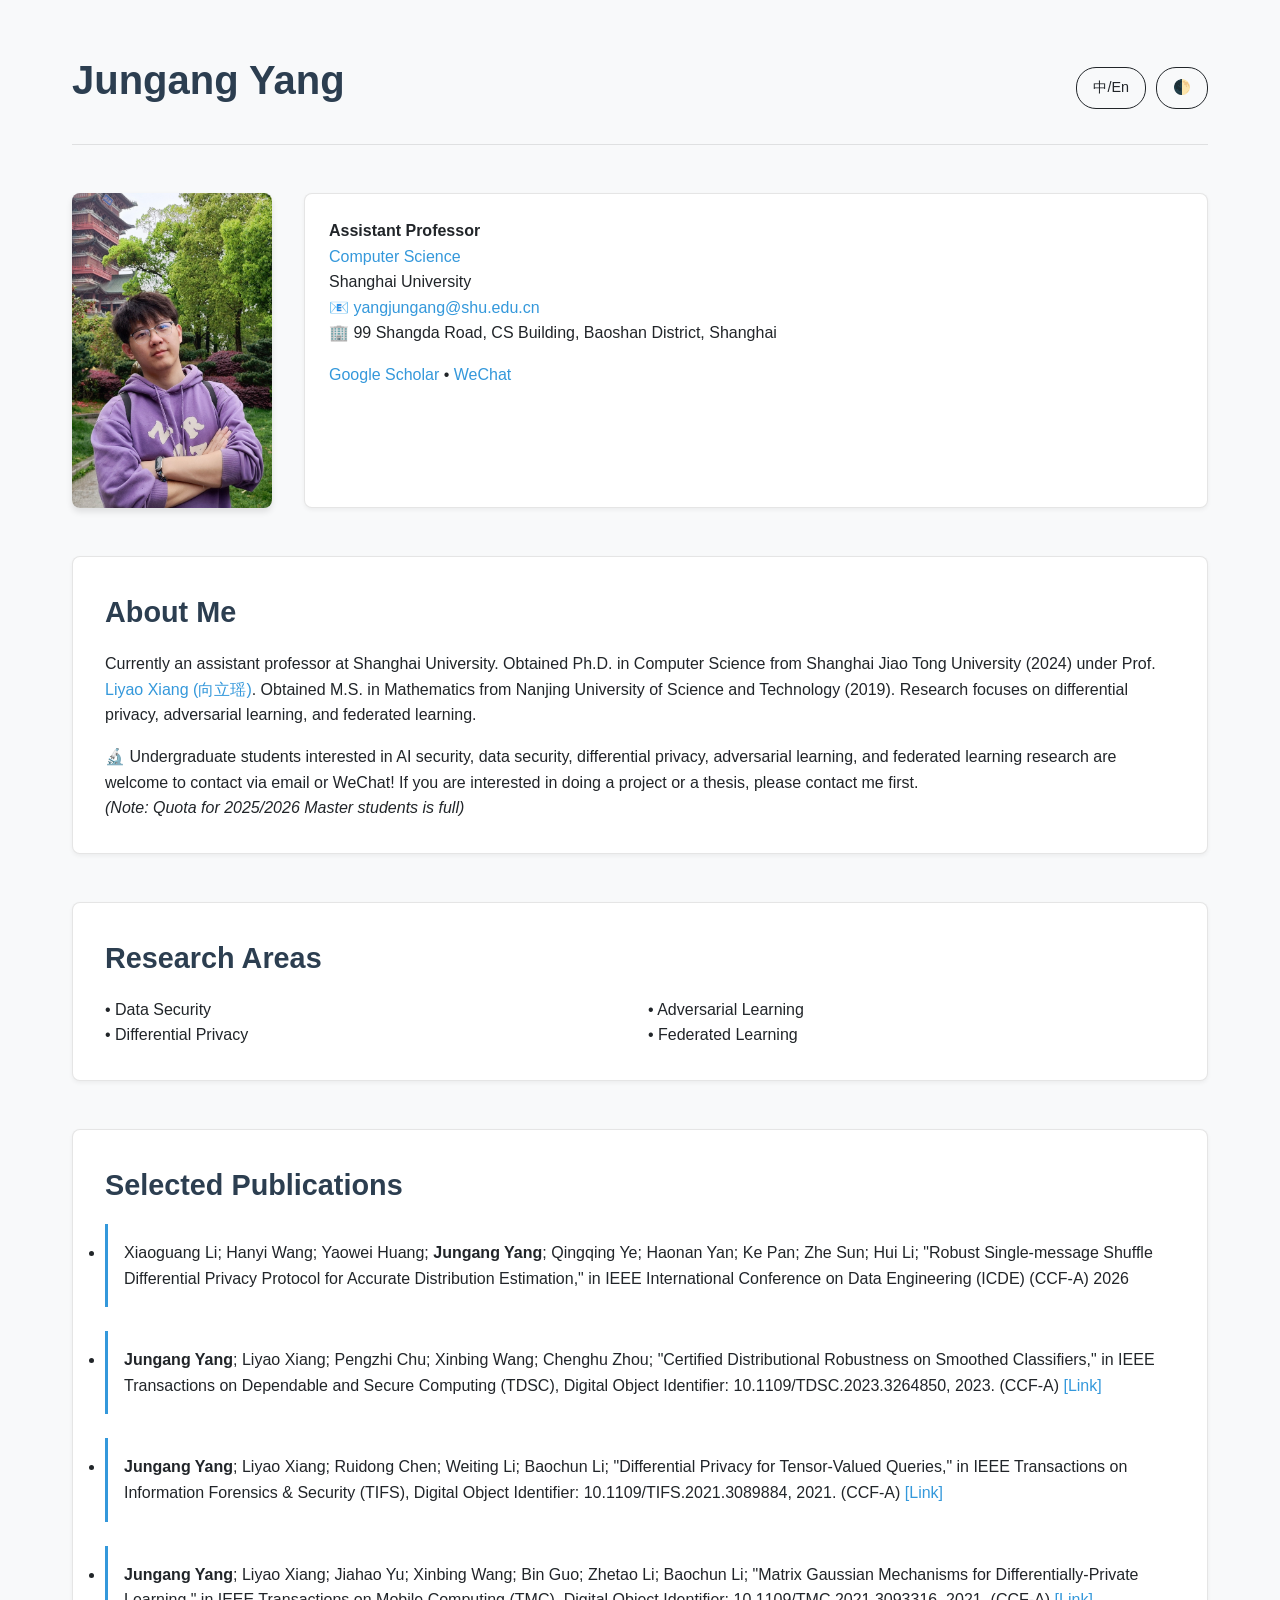
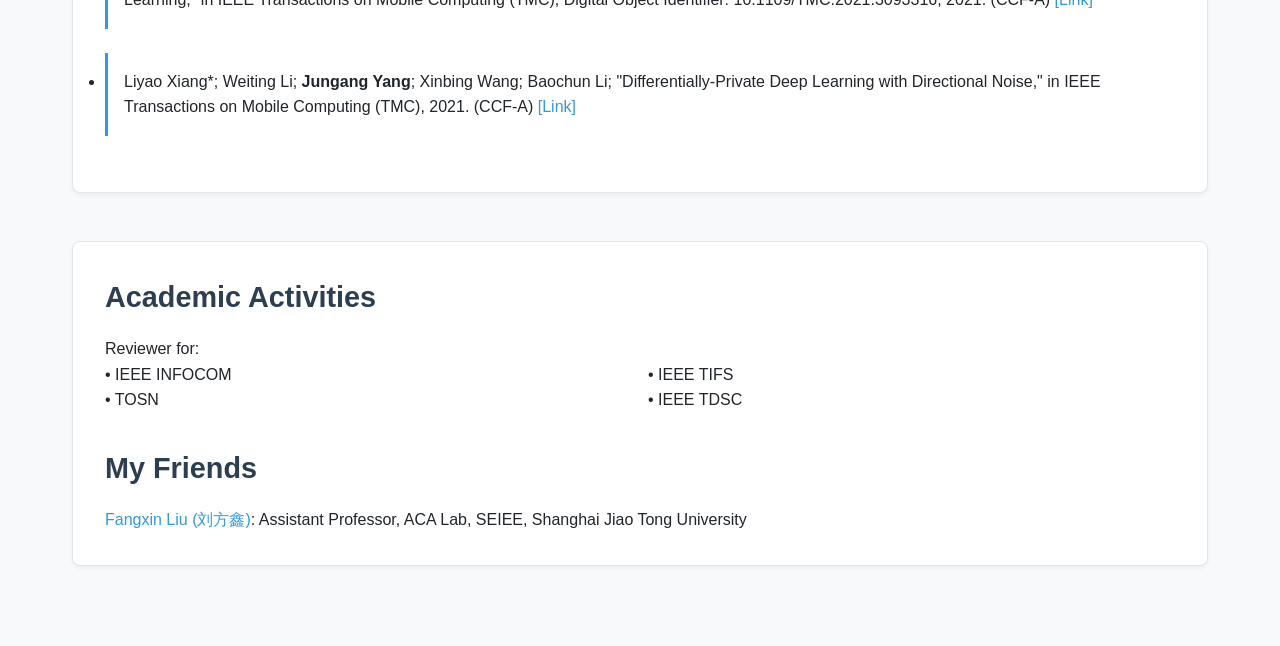
==== commit e3a131bd: "update paper icde" ====
--- a/index.html
+++ b/index.html
@@ -238,6 +238,8 @@
                 <span class="zh">代表性论文</span>
             </h2>
             <ul class="publication-list">
+                <li>Xiaoguang Li; Hanyi Wang; Yaowei Huang; <strong>Jungang Yang</strong>; Qingqing Ye; Haonan Yan; Ke Pan; Zhe Sun; Hui Li; "Robust Single-message Shuffle Differential Privacy Protocol for Accurate Distribution Estimation," in IEEE International Conference on Data Engineering (ICDE) (CCF-A) 2026</li>
+                
                 <li><strong>Jungang Yang</strong>; Liyao Xiang; Pengzhi Chu; Xinbing Wang; Chenghu Zhou; "Certified Distributional Robustness on Smoothed Classifiers," in IEEE Transactions on Dependable and Secure Computing (TDSC), Digital Object Identifier: 10.1109/TDSC.2023.3264850, 2023. (CCF-A)
                 <a href="https://ieeexplore.ieee.org/document/10093123" target="_blank" rel="noopener noreferrer">[Link]</a>
                 </li>
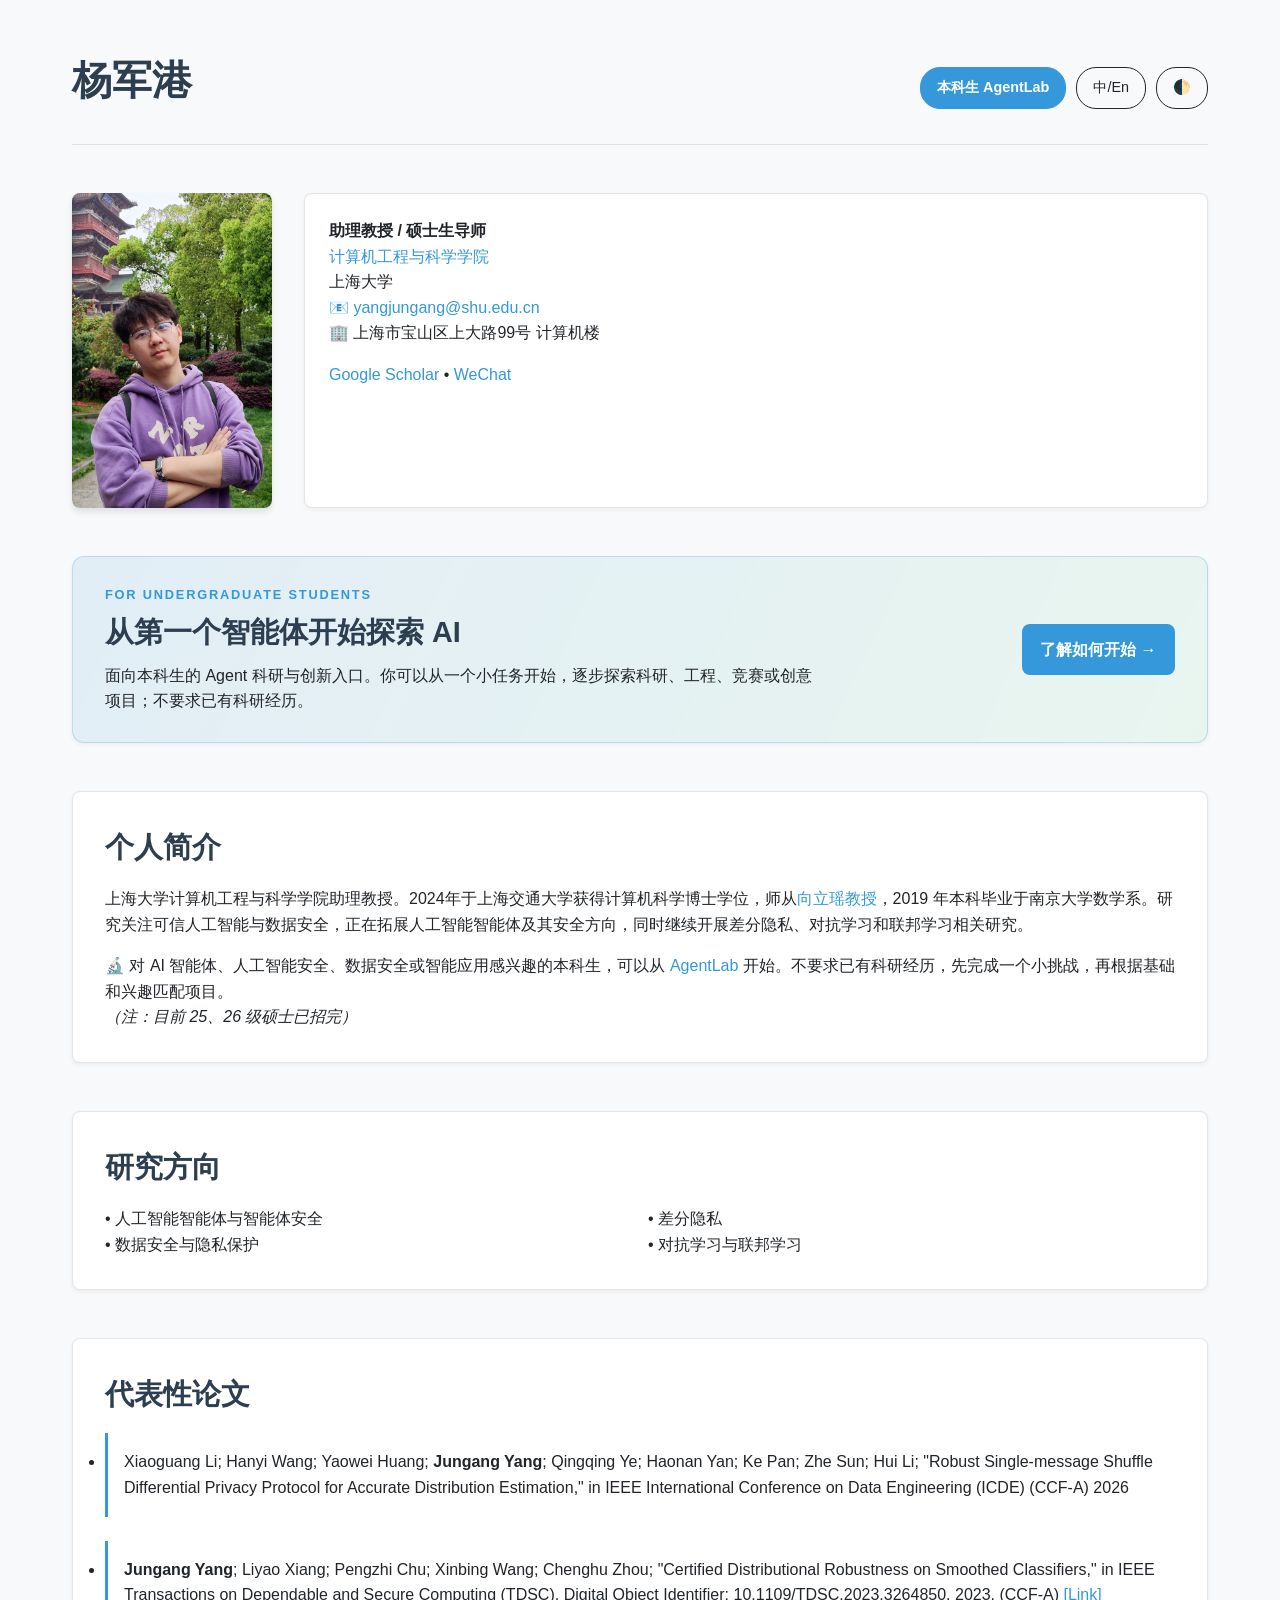
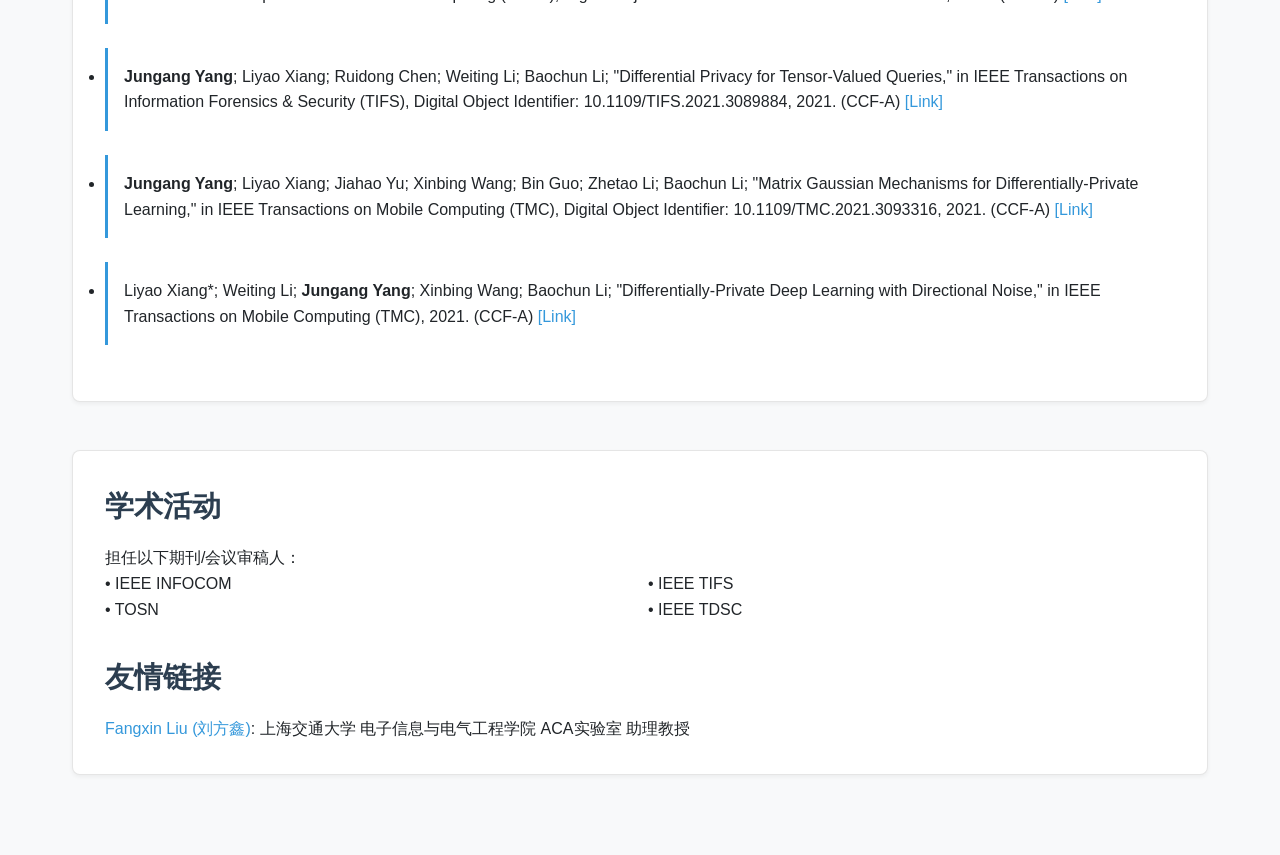
==== commit 65d6a950: "Add AgentLab undergraduate portal" ====
--- a/index.html
+++ b/index.html
@@ -1,5 +1,5 @@
 <!DOCTYPE html>
-<html lang="en" data-theme="light">
+<html lang="zh" data-theme="light">
 <head>
     <meta charset="UTF-8">
     <meta name="viewport" content="width=device-width, initial-scale=1.0">
@@ -57,6 +57,8 @@
         .header-controls {
             display: flex;
             gap: 10px;
+            align-items: center;
+            flex-wrap: wrap;
         }
 
         .btn-switch {
@@ -74,6 +76,18 @@
             opacity: 0.8;
         }
 
+        .agentlab-nav {
+            background: var(--secondary);
+            color: #fff;
+            border-color: var(--secondary);
+            font-weight: 700;
+        }
+
+        .agentlab-nav:hover {
+            color: #fff;
+            opacity: 0.9;
+        }
+
         .profile {
             display: grid;
             grid-template-columns: 200px 1fr;
@@ -93,6 +107,51 @@
             border-radius: 8px;
             box-shadow: 0 2px 4px rgba(0,0,0,0.05);
             border: 1px solid var(--border-color);
+        }
+
+        .agentlab-callout {
+            display: flex;
+            align-items: center;
+            justify-content: space-between;
+            gap: 2rem;
+            margin-bottom: 3rem;
+            padding: 1.75rem 2rem;
+            border: 1px solid rgba(52, 152, 219, 0.25);
+            border-radius: 12px;
+            background: linear-gradient(115deg, rgba(52, 152, 219, 0.11), rgba(46, 204, 113, 0.08));
+        }
+
+        .agentlab-callout h2 {
+            margin: 0.2rem 0 0.5rem;
+        }
+
+        .agentlab-callout p {
+            max-width: 720px;
+        }
+
+        .agentlab-callout .eyebrow {
+            color: var(--secondary);
+            font-size: 0.8rem;
+            font-weight: 800;
+            letter-spacing: 0.14em;
+            text-transform: uppercase;
+        }
+
+        .agentlab-cta {
+            display: inline-flex;
+            flex: 0 0 auto;
+            align-items: center;
+            justify-content: center;
+            padding: 0.8rem 1.15rem;
+            border-radius: 8px;
+            background: var(--secondary);
+            color: #fff;
+            font-weight: 700;
+        }
+
+        .agentlab-cta:hover {
+            color: #fff;
+            filter: brightness(0.95);
         }
 
         section {
@@ -144,7 +203,13 @@
             }
             .header-controls {
                 width: 100%;
-                justify-content: flex-end;
+                justify-content: flex-start;
+            }
+            .agentlab-callout {
+                align-items: flex-start;
+                flex-direction: column;
+                gap: 1rem;
+                padding: 1.4rem;
             }
         }
     </style>
@@ -157,6 +222,10 @@
                 <span class="zh">杨军港</span>
             </h1>
             <div class="header-controls">
+                <a class="btn-switch agentlab-nav" href="./agentlab/">
+                    <span class="en">AgentLab for Students</span>
+                    <span class="zh">本科生 AgentLab</span>
+                </a>
                 <div class="btn-switch" onclick="toggleLang()" id="langBtn">中/En</div>
                 <div class="btn-switch" onclick="toggleTheme()">🌓</div>
             </div>
@@ -192,18 +261,36 @@
             </div>
         </div>
 
+        <section class="agentlab-callout" aria-labelledby="agentlab-title">
+            <div>
+                <div class="eyebrow">For Undergraduate Students</div>
+                <h2 id="agentlab-title">
+                    <span class="en">Start exploring AI agents with AgentLab</span>
+                    <span class="zh">从第一个智能体开始探索 AI</span>
+                </h2>
+                <p>
+                    <span class="en">A welcoming path into AI agent projects, research, engineering, competitions, and creative ideas. No prior research experience is required.</span>
+                    <span class="zh">面向本科生的 Agent 科研与创新入口。你可以从一个小任务开始，逐步探索科研、工程、竞赛或创意项目；不要求已有科研经历。</span>
+                </p>
+            </div>
+            <a class="agentlab-cta" href="./agentlab/">
+                <span class="en">Explore AgentLab →</span>
+                <span class="zh">了解如何开始 →</span>
+            </a>
+        </section>
+
         <section id="about">
             <h2>
                 <span class="en">About Me</span>
                 <span class="zh">个人简介</span>
             </h2>
             <div class="en">
-                <p>Currently an assistant professor at Shanghai University. Obtained Ph.D. in Computer Science from Shanghai Jiao Tong University (2024) under Prof. <a href="https://xiangliyao.cn">Liyao Xiang (向立瑶)</a>. Obtained M.S. in Mathematics from Nanjing University of Science and Technology (2019). Research focuses on differential privacy, adversarial learning, and federated learning.</p>
-                <p style="margin-top:1rem;">🔬 Undergraduate students interested in  AI security, data security, differential privacy, adversarial learning, and federated learning research are welcome to contact via email or WeChat! If you are interested in doing a project or a thesis, please contact me first.<br><em>(Note: Quota for 2025/2026 Master students is full)</em></p>
+                <p>Currently an assistant professor at Shanghai University. Obtained Ph.D. in Computer Science from Shanghai Jiao Tong University (2024) under Prof. <a href="https://xiangliyao.cn">Liyao Xiang (向立瑶)</a>. Obtained M.S. in Mathematics from Nanjing University of Science and Technology (2019). My research explores trustworthy AI and data security, with growing interest in AI agents and agent security, alongside differential privacy, adversarial learning, and federated learning.</p>
+                <p style="margin-top:1rem;">🔬 Undergraduate students interested in AI agents, AI security, data security, or intelligent applications can start with <a href="./agentlab/">AgentLab</a>. No prior research experience is required; begin with a small challenge and find a project path that fits your background and interests.<br><em>(Note: Quota for 2025/2026 Master students is full)</em></p>
             </div>
             <div class="zh">
-                <p>上海大学计算机工程与科学学院助理教授。2024年于上海交通大学获得计算机科学博士学位，师从<a href="https://xiangliyao.cn">向立瑶教授</a>，2019 年本科毕业于南京大学数学系。主要研究方向包括数据安全、差分隐私、对抗学习和联邦学习。</p>
-                <p style="margin-top:1rem;">🔬 欢迎对人工智能安全、数据隐私保护、差分隐私研究感兴趣的本科生通过邮件或微信联系！推荐考研或者保研的同学需要做毕业设计的提前联系，灵活定制毕设课题。<br><em>（注：目前 25、26 级硕士已招完）</em></p>
+                <p>上海大学计算机工程与科学学院助理教授。2024年于上海交通大学获得计算机科学博士学位，师从<a href="https://xiangliyao.cn">向立瑶教授</a>，2019 年本科毕业于南京大学数学系。研究关注可信人工智能与数据安全，正在拓展人工智能智能体及其安全方向，同时继续开展差分隐私、对抗学习和联邦学习相关研究。</p>
+                <p style="margin-top:1rem;">🔬 对 AI 智能体、人工智能安全、数据安全或智能应用感兴趣的本科生，可以从 <a href="./agentlab/">AgentLab</a> 开始。不要求已有科研经历，先完成一个小挑战，再根据基础和兴趣匹配项目。<br><em>（注：目前 25、26 级硕士已招完）</em></p>
             </div>
         </section>
 
@@ -214,20 +301,20 @@
             </h2>
             <ul style="columns:2; list-style:none;">
                 <li>
-                    <span class="en">• Data Security</span>
-                    <span class="zh">• 数据安全 (Data Security)</span>
+                    <span class="en">• AI Agents and Agent Security</span>
+                    <span class="zh">• 人工智能智能体与智能体安全</span>
+                </li>
+                <li>
+                    <span class="en">• Data Security and Privacy</span>
+                    <span class="zh">• 数据安全与隐私保护</span>
                 </li>
                 <li>
                     <span class="en">• Differential Privacy</span>
-                    <span class="zh">• 差分隐私 (Differential Privacy)</span>
+                    <span class="zh">• 差分隐私</span>
                 </li>
                 <li>
-                    <span class="en">• Adversarial Learning</span>
-                    <span class="zh">• 对抗学习 (Adversarial Learning)</span>
-                </li>
-                <li>
-                    <span class="en">• Federated Learning</span>
-                    <span class="zh">• 联邦学习 (Federated Learning)</span>
+                    <span class="en">• Adversarial and Federated Learning</span>
+                    <span class="zh">• 对抗学习与联邦学习</span>
                 </li>
             </ul>
         </section>
@@ -318,11 +405,11 @@
 
             // 初始化语言
             const savedLang = localStorage.getItem('lang');
-            // 如果本地有存语言设置，则使用；否则默认使用英语 (en)
+            // 如果本地有存语言设置，则使用；否则默认使用中文 (zh)
             if (savedLang) {
                 document.documentElement.setAttribute('lang', savedLang);
             }
         });
     </script>
 </body>
-</html>+</html>
